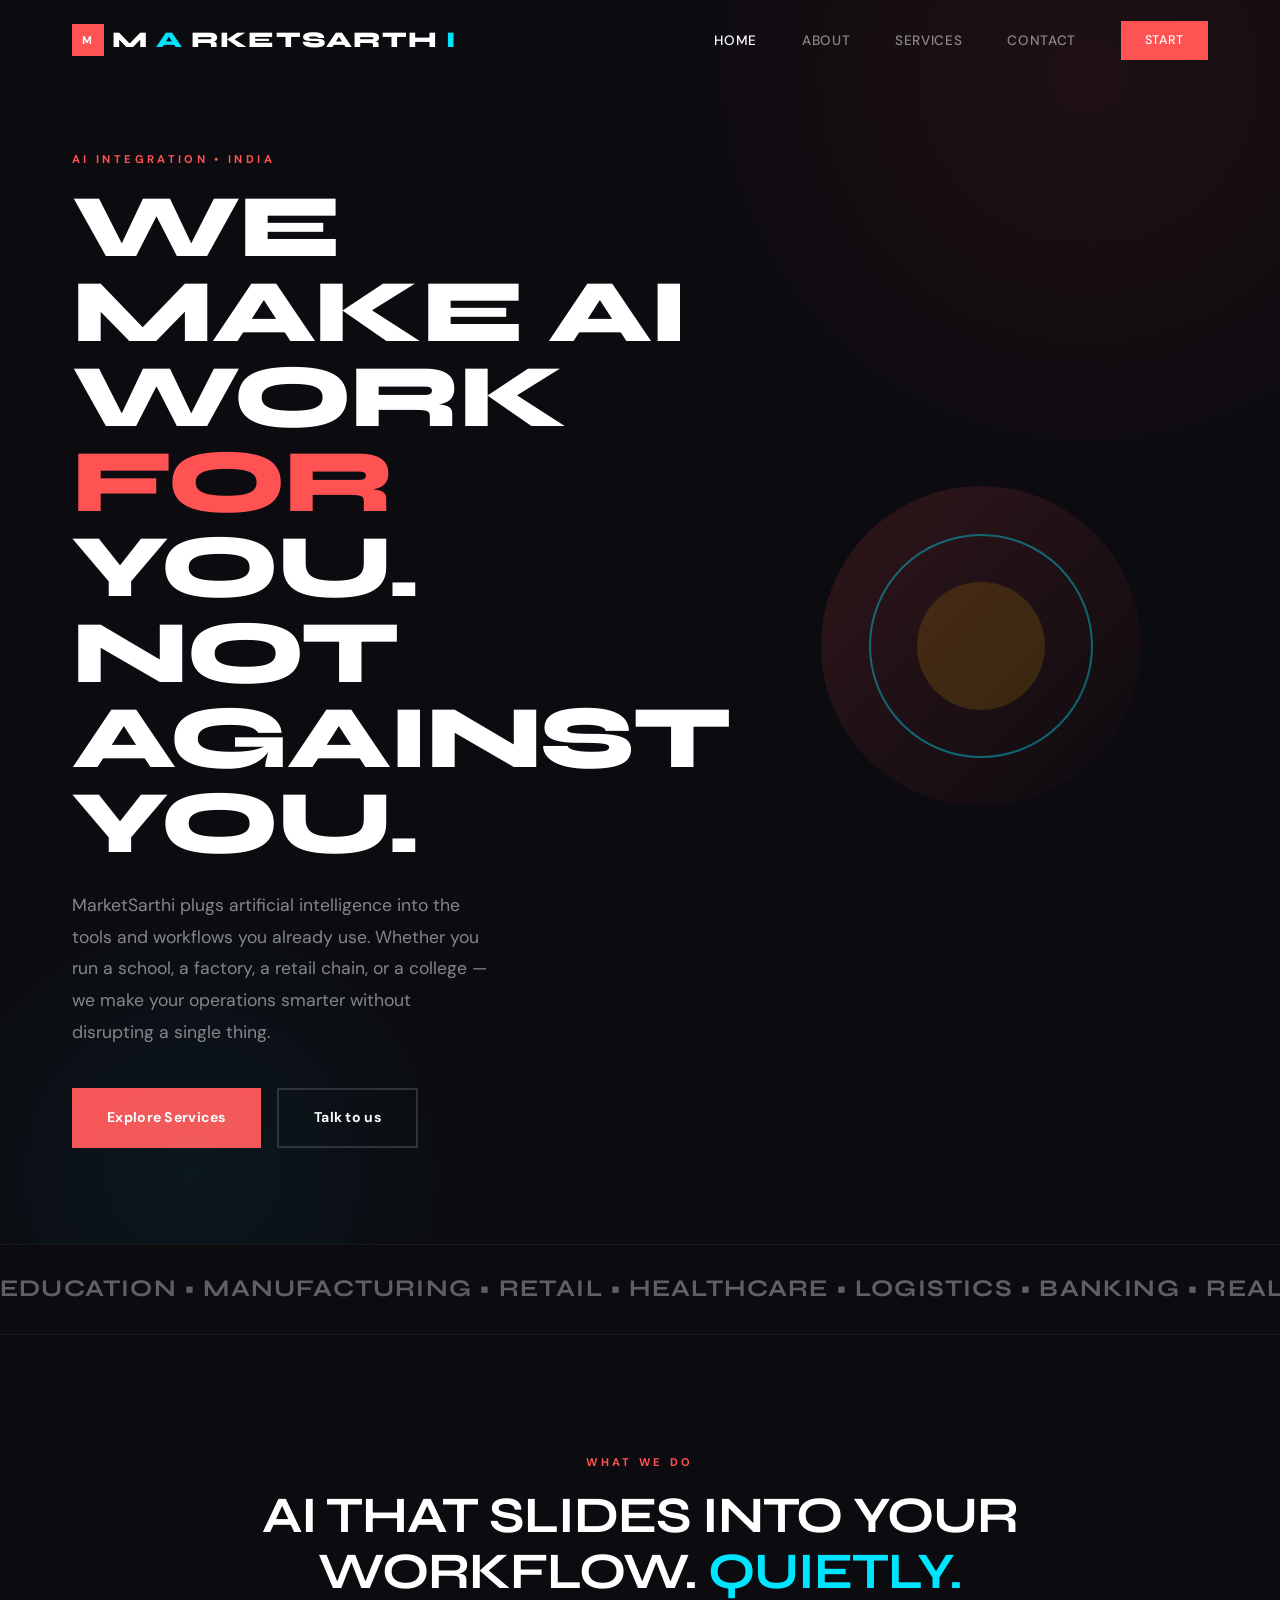
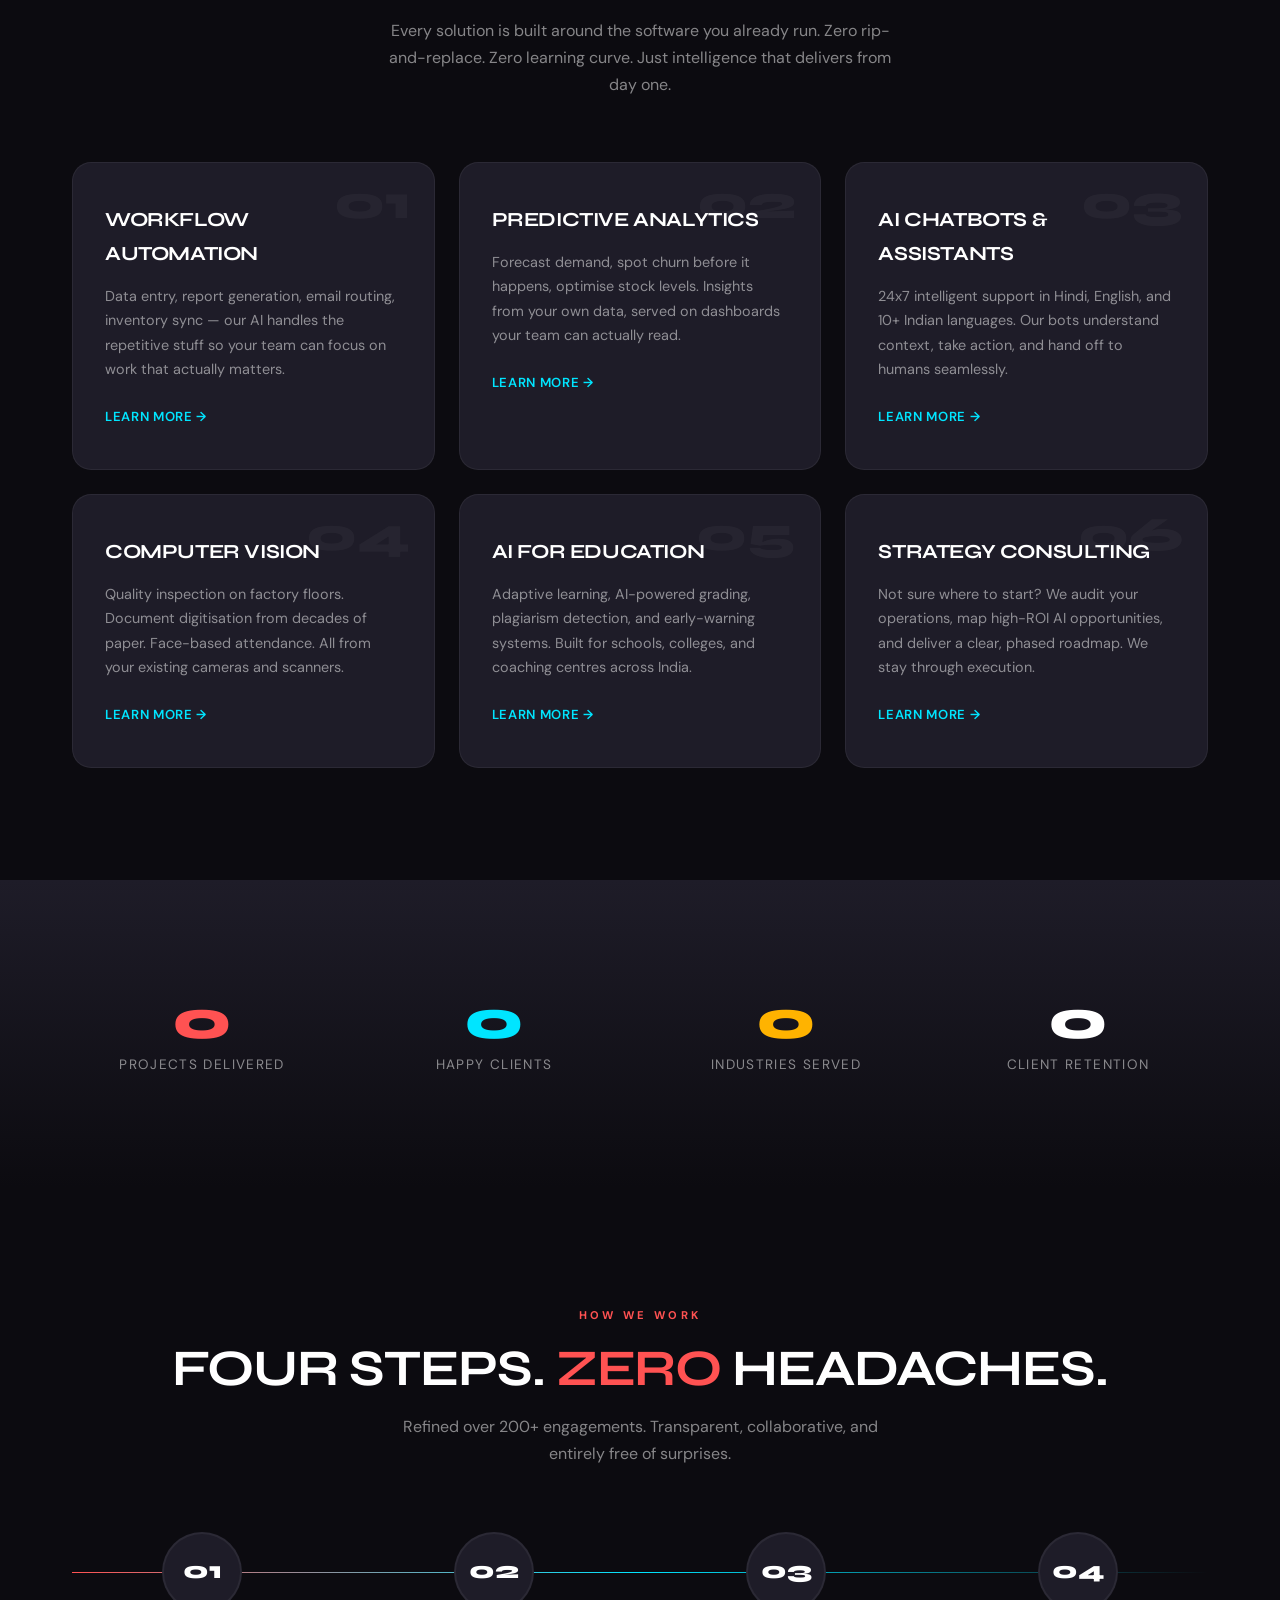
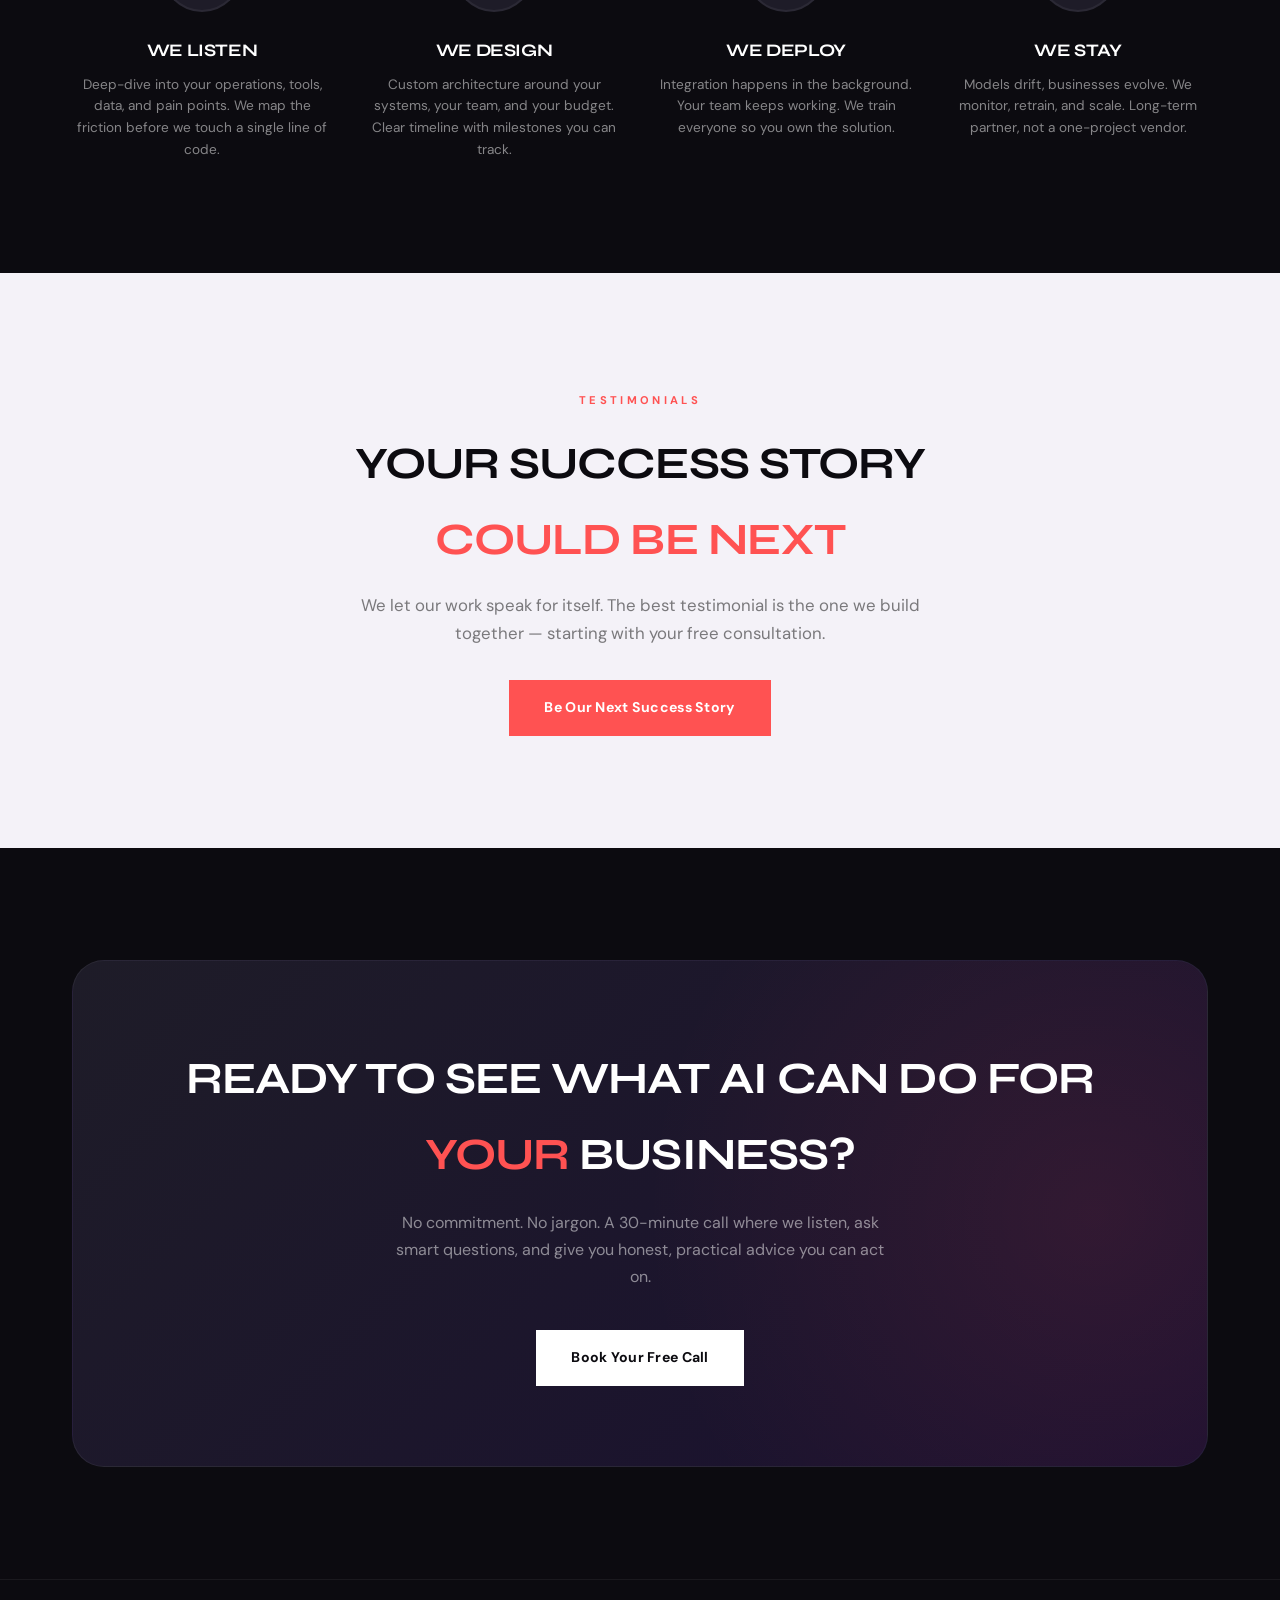
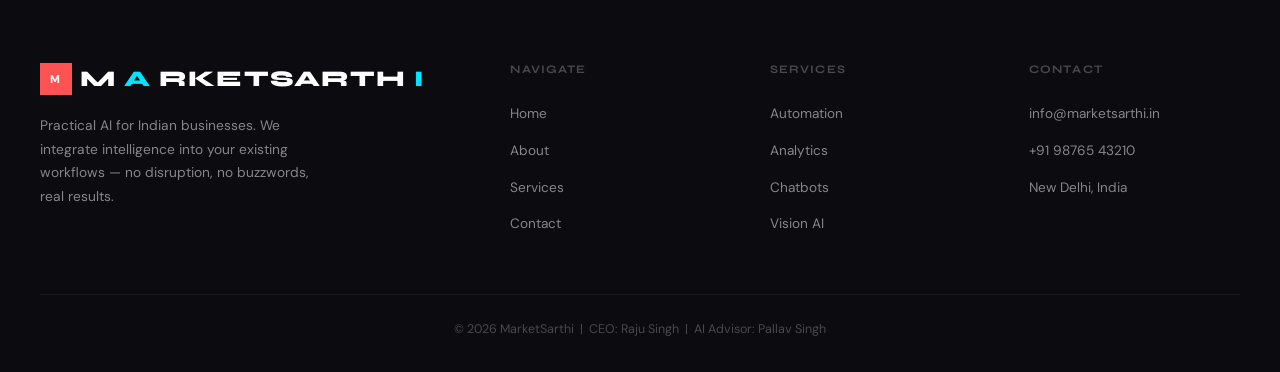
==== index.html @ 4ef70cd9 "MarketSarthi Trial Lanch" ====
<!doctype html>
<html lang="en-IN">
<head>
  <meta charset="utf-8">
  <meta name="viewport" content="width=device-width,initial-scale=1">
  <title>MarketSarthi — AI That Works For You</title>
  <meta name="description" content="MarketSarthi integrates artificial intelligence into your existing workflows. Schools, factories, retail chains, colleges — we make your operations smarter without disruption.">
  <meta name="keywords" content="AI integration India,AI for business,AI for schools,AI for SMEs,workflow automation,predictive analytics,AI chatbots,MarketSarthi">
  <meta name="robots" content="index,follow">
  <link rel="canonical" href="https://marketsarthi.in/">
  <meta property="og:title" content="MarketSarthi — AI That Works For You">
  <meta property="og:description" content="Practical AI solutions that plug into your existing workflows. Serving schools, SMEs, and enterprises across India.">
  <meta property="og:url" content="https://marketsarthi.in/">
  <meta property="og:type" content="website">
  <meta name="twitter:card" content="summary_large_image">
  <script type="application/ld+json">{"@context":"https://schema.org","@type":"Organization","name":"MarketSarthi","url":"https://marketsarthi.in","description":"AI integration for Indian businesses, schools, and SMEs.","founders":[{"@type":"Person","name":"Raju Singh","jobTitle":"CEO"},{"@type":"Person","name":"Pallav Singh","jobTitle":"AI Advisor"}],"contactPoint":{"@type":"ContactPoint","telephone":"+91-9876543210","contactType":"sales","areaServed":"IN"},"address":{"@type":"PostalAddress","addressLocality":"New Delhi","addressCountry":"IN"}}</script>
  <link rel="stylesheet" href="assets/css/style.css">
</head>
<body>

  <nav class="nav">
    <div class="nav-inner">
      <a href="index.html" class="nav-logo"><span class="mk">M</span>M<span style="color:var(--cyan)">A</span>RKETSARTH<span style="color:var(--cyan)">I</span></a>
      <div class="nav-links" id="navLinks">
        <a href="index.html">Home</a>
        <a href="about.html">About</a>
        <a href="services.html">Services</a>
        <a href="contact.html">Contact</a>
        <a href="contact.html" class="btn btn-fill" style="padding:.55rem 1.5rem;font-size:.78rem;color:#fff;">Start</a>
      </div>
      <div class="burger" id="burger"><span></span><span></span><span></span></div>
    </div>
  </nav>

  <main>
    <!-- HERO -->
    <section class="hero">
      <div class="container">
        <div class="hero-grid">
          <div>
            <span class="tag">AI INTEGRATION &bull; INDIA</span>
            <h1 class="hero-big">
              <span class="line"><span>We make AI</span></span>
              <span class="line"><span>work <span class="accent-c">for</span> you.</span></span>
              <span class="line"><span>Not against you.</span></span>
            </h1>
            <p class="hero-sub">MarketSarthi plugs artificial intelligence into the tools and workflows you already use. Whether you run a school, a factory, a retail chain, or a college — we make your operations smarter without disrupting a single thing.</p>
            <div class="hero-btns">
              <a href="services.html" class="btn btn-fill">Explore Services</a>
              <a href="contact.html" class="btn btn-outline">Talk to us</a>
            </div>
          </div>
          <div class="hero-visual" aria-hidden="true">
            <div class="hero-shapes">
              <div class="shape s1"></div>
              <div class="shape s2"></div>
              <div class="shape s3"></div>
            </div>
          </div>
        </div>
      </div>
    </section>

    <!-- MARQUEE -->
    <div class="marquee">
      <div class="marquee-in">
        Education &bull; Manufacturing &bull; Retail &bull; Healthcare &bull; Logistics &bull; Banking &bull; Real Estate &bull; Media &bull;
        Education &bull; Manufacturing &bull; Retail &bull; Healthcare &bull; Logistics &bull; Banking &bull; Real Estate &bull; Media
      </div>
    </div>

    <!-- SERVICES -->
    <section class="section">
      <div class="container">
        <header class="sec-hd ctr reveal">
          <span class="tag">What We Do</span>
          <h2>AI that slides into your workflow. <span class="accent-y">Quietly.</span></h2>
          <p>Every solution is built around the software you already run. Zero rip-and-replace. Zero learning curve. Just intelligence that delivers from day one.</p>
        </header>
        <div class="feat-grid">
          <article class="feat-card reveal d1">
            <div class="f-num">01</div>
            <h3>Workflow Automation</h3>
            <p>Data entry, report generation, email routing, inventory sync — our AI handles the repetitive stuff so your team can focus on work that actually matters.</p>
            <span class="f-link">Learn more &rarr;</span>
          </article>
          <article class="feat-card reveal d2">
            <div class="f-num">02</div>
            <h3>Predictive Analytics</h3>
            <p>Forecast demand, spot churn before it happens, optimise stock levels. Insights from your own data, served on dashboards your team can actually read.</p>
            <span class="f-link">Learn more &rarr;</span>
          </article>
          <article class="feat-card reveal d3">
            <div class="f-num">03</div>
            <h3>AI Chatbots &amp; Assistants</h3>
            <p>24x7 intelligent support in Hindi, English, and 10+ Indian languages. Our bots understand context, take action, and hand off to humans seamlessly.</p>
            <span class="f-link">Learn more &rarr;</span>
          </article>
          <article class="feat-card reveal">
            <div class="f-num">04</div>
            <h3>Computer Vision</h3>
            <p>Quality inspection on factory floors. Document digitisation from decades of paper. Face-based attendance. All from your existing cameras and scanners.</p>
            <span class="f-link">Learn more &rarr;</span>
          </article>
          <article class="feat-card reveal">
            <div class="f-num">05</div>
            <h3>AI for Education</h3>
            <p>Adaptive learning, AI-powered grading, plagiarism detection, and early-warning systems. Built for schools, colleges, and coaching centres across India.</p>
            <span class="f-link">Learn more &rarr;</span>
          </article>
          <article class="feat-card reveal">
            <div class="f-num">06</div>
            <h3>Strategy Consulting</h3>
            <p>Not sure where to start? We audit your operations, map high-ROI AI opportunities, and deliver a clear, phased roadmap. We stay through execution.</p>
            <span class="f-link">Learn more &rarr;</span>
          </article>
        </div>
      </div>
    </section>

    <!-- STATS -->
    <section class="section" style="background:linear-gradient(180deg,var(--ink-light),transparent);">
      <div class="container">
        <div class="stats-bar">
          <div class="reveal d1">
            <div class="sb-num accent-c" data-target="200" data-suffix="+">0</div>
            <div class="sb-lbl">Projects Delivered</div>
          </div>
          <div class="reveal d2">
            <div class="sb-num accent-y" data-target="50" data-suffix="+">0</div>
            <div class="sb-lbl">Happy Clients</div>
          </div>
          <div class="reveal d3">
            <div class="sb-num accent-g" data-target="15" data-suffix="+">0</div>
            <div class="sb-lbl">Industries Served</div>
          </div>
          <div class="reveal d4">
            <div class="sb-num" data-target="98" data-suffix="%" style="color:var(--white);">0</div>
            <div class="sb-lbl">Client Retention</div>
          </div>
        </div>
      </div>
    </section>

    <!-- PROCESS -->
    <section class="section">
      <div class="container">
        <header class="sec-hd ctr reveal">
          <span class="tag">How We Work</span>
          <h2>Four steps. <span class="accent-c">Zero</span> headaches.</h2>
          <p>Refined over 200+ engagements. Transparent, collaborative, and entirely free of surprises.</p>
        </header>
        <div class="proc-grid">
          <div class="proc-step reveal d1"><div class="ps-num">01</div><h3>We Listen</h3><p>Deep-dive into your operations, tools, data, and pain points. We map the friction before we touch a single line of code.</p></div>
          <div class="proc-step reveal d2"><div class="ps-num">02</div><h3>We Design</h3><p>Custom architecture around your systems, your team, and your budget. Clear timeline with milestones you can track.</p></div>
          <div class="proc-step reveal d3"><div class="ps-num">03</div><h3>We Deploy</h3><p>Integration happens in the background. Your team keeps working. We train everyone so you own the solution.</p></div>
          <div class="proc-step reveal d4"><div class="ps-num">04</div><h3>We Stay</h3><p>Models drift, businesses evolve. We monitor, retrain, and scale. Long-term partner, not a one-project vendor.</p></div>
        </div>
      </div>
    </section>

    <!-- YOUR STORY NEXT -->
    <section class="section section-light">
      <div class="container">
        <div class="reveal" style="text-align:center;max-width:600px;margin:0 auto;">
          <span class="tag" style="color:var(--coral);">Testimonials</span>
          <h2 style="font-size:clamp(2rem,3.5vw,2.8rem);margin-bottom:.8rem;">Your success story <span class="accent-c">could be next</span></h2>
          <p style="color:rgba(0,0,0,.5);font-size:1.05rem;line-height:1.7;margin-bottom:2rem;">We let our work speak for itself. The best testimonial is the one we build together — starting with your free consultation.</p>
          <a href="contact.html" class="btn btn-fill">Be Our Next Success Story</a>
        </div>
      </div>
    </section>

    <!-- CTA -->
    <section class="section">
      <div class="container">
        <div class="cta reveal">
          <h2>Ready to see what AI can do for <span class="accent-c">your</span> business?</h2>
          <p>No commitment. No jargon. A 30-minute call where we listen, ask smart questions, and give you honest, practical advice you can act on.</p>
          <a href="contact.html" class="btn btn-white">Book Your Free Call</a>
        </div>
      </div>
    </section>
  </main>

  <footer class="footer">
    <div class="footer-grid">
      <div><a href="index.html" class="nav-logo"><span class="mk">M</span>M<span style="color:var(--cyan)">A</span>RKETSARTH<span style="color:var(--cyan)">I</span></a><p class="footer-desc">Practical AI for Indian businesses. We integrate intelligence into your existing workflows — no disruption, no buzzwords, real results.</p></div>
      <div class="footer-col"><h4>Navigate</h4><ul><li><a href="index.html">Home</a></li><li><a href="about.html">About</a></li><li><a href="services.html">Services</a></li><li><a href="contact.html">Contact</a></li></ul></div>
      <div class="footer-col"><h4>Services</h4><ul><li><a href="services.html">Automation</a></li><li><a href="services.html">Analytics</a></li><li><a href="services.html">Chatbots</a></li><li><a href="services.html">Vision AI</a></li></ul></div>
      <div class="footer-col"><h4>Contact</h4><ul><li><a href="contact.html">info@marketsarthi.in</a></li><li><a href="contact.html">+91 98765 43210</a></li><li><a href="contact.html">New Delhi, India</a></li></ul></div>
    </div>
    <div class="footer-bar">&copy; 2026 MarketSarthi &nbsp;|&nbsp; CEO: Raju Singh &nbsp;|&nbsp; AI Advisor: Pallav Singh</div>
  </footer>

  <button class="btt" aria-label="Back to top">&uarr;</button>
  <script src="assets/js/main.js"></script>
</body>
</html>
---- assets/css/style.css ----
/* MarketSarthi v6 — Bold. Creative. Memorable. */

@import url('https://fonts.googleapis.com/css2?family=DM+Sans:opsz,wght@9..40,400;9..40,500;9..40,600;9..40,700;9..40,800&family=Syne:wght@500;600;700;800&display=swap');

:root {
  --display:'Syne','Segoe UI',system-ui,sans-serif;
  --sans:'DM Sans','Segoe UI',system-ui,sans-serif;
  --ink:#0c0b10;
  --ink-light:#1e1c28;
  --white:#fff;
  --coral:#ff5252;
  --coral-glow:rgba(255,82,82,.3);
  --cyan:#00e5ff;
  --cyan-glow:rgba(0,229,255,.3);
  --gold:#ffb300;
  --gold-glow:rgba(255,179,0,.25);
  --surface:#f4f2f8;
  --muted:rgba(255,255,255,.5);
  --muted2:rgba(255,255,255,.25);
  --border:rgba(255,255,255,.06);
  --ease:cubic-bezier(.22,1,.36,1);
}

*,*::before,*::after{margin:0;padding:0;box-sizing:border-box}
html{scroll-behavior:smooth;font-size:16px}
body{
  font-family:var(--sans);
  background:var(--ink);
  color:var(--white);
  line-height:1.7;
  overflow-x:hidden;
  -webkit-font-smoothing:antialiased;
}
a{text-decoration:none;color:inherit}
img{max-width:100%}
ul{list-style:none}

h1,h2,h3,h4{font-family:var(--display);font-weight:700;letter-spacing:-.02em;text-transform:uppercase;}
.container{max-width:1200px;margin:0 auto;padding:0 2rem}

/* ---------- Decorative ---------- */
.glow-dot{width:6px;height:6px;background:var(--cyan);border-radius:50%;display:inline-block;box-shadow:0 0 12px var(--cyan-glow)}
.accent-c{color:var(--coral)}
.accent-y{color:var(--cyan)}
.accent-g{color:var(--gold)}
.tag{font-size:.7rem;font-weight:700;text-transform:uppercase;letter-spacing:.3em;color:var(--coral);margin-bottom:1rem;display:inline-block}

/* Buttons */
.btn{display:inline-flex;align-items:center;gap:.5rem;padding:1rem 2.2rem;font-family:var(--sans);font-weight:700;font-size:.88rem;border:none;cursor:pointer;transition:all .4s var(--ease);letter-spacing:.02em}
.btn-fill{background:var(--coral);color:var(--white)}
.btn-fill:hover{background:#ff3838;transform:translateY(-3px);box-shadow:0 12px 40px var(--coral-glow)}
.btn-outline{background:transparent;color:var(--white);border:2px solid rgba(255,255,255,.15)}
.btn-outline:hover{border-color:var(--white);transform:translateY(-3px)}
.btn-white{background:var(--white);color:var(--ink)}
.btn-white:hover{transform:translateY(-3px);box-shadow:0 12px 40px rgba(0,0,0,.2)}

/* Nav */
.nav{position:fixed;top:0;left:0;right:0;z-index:1000;padding:1.3rem 0;transition:all .4s var(--ease)}
.nav.on{background:rgba(12,11,16,.9);backdrop-filter:blur(20px);-webkit-backdrop-filter:blur(20px);padding:.8rem 0;border-bottom:1px solid var(--border)}
.nav-inner{max-width:1200px;margin:0 auto;padding:0 2rem;display:flex;align-items:center;justify-content:space-between}
.nav-logo{font-family:var(--display);font-size:1.4rem;font-weight:800;letter-spacing:.05em;text-transform:uppercase;display:flex;align-items:center;gap:.5rem}
.nav-logo .mk{width:32px;height:32px;background:var(--coral);display:flex;align-items:center;justify-content:center;font-family:var(--sans);font-weight:800;font-size:.7rem;color:var(--white)}
.nav-links{display:flex;align-items:center;gap:2.8rem}
.nav-links a{font-size:.85rem;font-weight:500;color:var(--muted);transition:color .2s;text-transform:uppercase;letter-spacing:.05em}
.nav-links a.active,.nav-links a:hover{color:var(--white)}
.burger{display:none;flex-direction:column;gap:4px;cursor:pointer;padding:8px;z-index:1001}
.burger span{width:26px;height:2px;background:var(--white);border-radius:2px;transition:.3s}
.burger.on span:nth-child(1){transform:rotate(45deg) translate(5px,5px)}
.burger.on span:nth-child(2){opacity:0}
.burger.on span:nth-child(3){transform:rotate(-45deg) translate(5px,-5px)}

/* ---------- Hero ---------- */
.hero{padding:9rem 0 6rem;position:relative;overflow:hidden}
.hero::before{content:'';position:absolute;top:-30%;right:-20%;width:70vw;height:70vw;background:radial-gradient(circle,rgba(255,82,82,.08) 0%,transparent 70%);pointer-events:none}
.hero::after{content:'';position:absolute;bottom:-20%;left:-10%;width:50vw;height:50vw;background:radial-gradient(circle,rgba(0,229,255,.06) 0%,transparent 70%);pointer-events:none}
.hero-grid{display:grid;grid-template-columns:1.1fr .9fr;gap:4rem;align-items:center}
.hero-big{font-size:clamp(3.5rem,7vw,6rem);line-height:.95;margin-bottom:1.5rem;font-weight:800;text-transform:uppercase}
.hero-big .line{display:block;overflow:hidden}
.hero-big .line span{display:block;animation:slideUp .8s var(--ease) forwards}
.hero-big .line:nth-child(2) span{animation-delay:.15s}
.hero-big .line:nth-child(3) span{animation-delay:.3s}
@keyframes slideUp{from{transform:translateY(100%)}to{transform:translateY(0)}}
.hero-sub{font-size:1.1rem;color:var(--muted);max-width:420px;margin-bottom:2.5rem;line-height:1.8}
.hero-btns{display:flex;gap:1rem;flex-wrap:wrap}
.hero-visual{position:relative;display:flex;align-items:center;justify-content:center}
.hero-shapes{width:320px;height:320px;position:relative}
.hero-shapes .shape{position:absolute;border-radius:50%}
.hero-shapes .s1{width:100%;height:100%;background:linear-gradient(135deg,var(--coral),transparent);opacity:.15;animation:pulse 4s ease-in-out infinite}
.hero-shapes .s2{width:70%;height:70%;border:2px solid var(--cyan);opacity:.4;top:15%;left:15%;animation:spin 20s linear infinite}
.hero-shapes .s3{width:40%;height:40%;background:var(--gold);opacity:.15;top:30%;left:30%;animation:pulse 4s ease-in-out 1s infinite}
@keyframes pulse{0%,100%{transform:scale(1)}50%{transform:scale(1.08)}}
@keyframes spin{from{transform:rotate(0deg)}to{transform:rotate(360deg)}}

/* ---------- Sections ---------- */
.section{padding:7rem 0;position:relative}
.section-light{background:var(--surface);color:var(--ink)}
.section-light .muted{color:rgba(0,0,0,.5)}
.sec-hd{margin-bottom:4rem}
.sec-hd h2{font-size:clamp(2.2rem,4vw,3.5rem);line-height:1.1;margin-bottom:1rem}
.sec-hd p{color:var(--muted);font-size:1rem;line-height:1.7;max-width:520px}
.section-light .sec-hd p{color:rgba(0,0,0,.5)}
.sec-hd.ctr{text-align:center;margin-left:auto;margin-right:auto}
.sec-hd.ctr p{margin-left:auto;margin-right:auto}

/* Reveal */
.reveal{opacity:0;transform:translateY(25px);transition:opacity .8s var(--ease),transform .8s var(--ease)}
.reveal.on{opacity:1;transform:translateY(0)}
.d1{transition-delay:.1s}.d2{transition-delay:.2s}.d3{transition-delay:.3s}.d4{transition-delay:.4s}

/* ---------- Marquee ---------- */
.marquee{border-top:1px solid var(--border);border-bottom:1px solid var(--border);overflow:hidden;padding:1.5rem 0;white-space:nowrap}
.marquee-in{display:inline-flex;gap:4rem;animation:scroll 40s linear infinite;font-family:var(--display);font-size:1.5rem;font-weight:700;text-transform:uppercase;letter-spacing:.05em;color:rgba(255,255,255,.35)}
.section-light .marquee-in{color:rgba(0,0,0,.05)}
@keyframes scroll{0%{transform:translateX(0)}100%{transform:translateX(-50%)}}

/* ---------- Service Feature Cards (horizontal scroll feel) ---------- */
.feat-grid{display:grid;grid-template-columns:repeat(3,1fr);gap:1.5rem}
.feat-card{background:var(--ink-light);border:1px solid var(--border);border-radius:1.2rem;padding:2.5rem 2rem;transition:all .4s var(--ease);position:relative;overflow:hidden;cursor:pointer}
.feat-card::after{content:'';position:absolute;top:0;left:0;right:0;height:3px;background:linear-gradient(90deg,var(--coral),var(--cyan));transform:scaleX(0);transform-origin:left;transition:transform .5s var(--ease)}
.feat-card:hover::after{transform:scaleX(1)}
.feat-card:hover{transform:translateY(-8px);border-color:rgba(255,255,255,.15);box-shadow:0 20px 60px rgba(0,0,0,.3)}
.feat-card .f-num{font-family:var(--display);font-size:3rem;font-weight:800;color:rgba(255,255,255,.04);position:absolute;top:1rem;right:1.5rem;line-height:1}
.feat-card h3{font-size:1.25rem;margin-bottom:.8rem}
.feat-card p{color:var(--muted);font-size:.9rem;line-height:1.7}
.feat-card .f-link{margin-top:1.5rem;display:inline-flex;align-items:center;gap:.4rem;font-weight:600;font-size:.82rem;color:var(--cyan);text-transform:uppercase;letter-spacing:.05em}
.feat-card:hover .f-link{gap:.8rem}
.section-light .feat-card{background:var(--white);border-color:rgba(0,0,0,.06)}
.section-light .feat-card p{color:rgba(0,0,0,.5)}

/* ---------- Stats ---------- */
.stats-bar{display:grid;grid-template-columns:repeat(4,1fr);gap:2rem;text-align:center}
.stats-bar .sb-num{font-family:var(--display);font-size:3.5rem;font-weight:800;line-height:1;margin-bottom:.3rem}
.stats-bar .sb-lbl{font-size:.85rem;color:var(--muted);text-transform:uppercase;letter-spacing:.1em}

/* ---------- Process ---------- */
.proc-grid{display:grid;grid-template-columns:repeat(4,1fr);gap:2rem;position:relative}
.proc-grid::before{content:'';position:absolute;top:2.5rem;left:0;right:0;height:1px;background:linear-gradient(90deg,var(--coral),var(--cyan),transparent);z-index:0}
.proc-step{text-align:center;position:relative;z-index:1}
.proc-step .ps-num{width:5rem;height:5rem;background:var(--ink-light);border:2px solid var(--border);border-radius:50%;display:flex;align-items:center;justify-content:center;margin:0 auto 1.5rem;font-family:var(--display);font-size:1.5rem;font-weight:800;transition:all .4s var(--ease)}
.proc-step:hover .ps-num{background:var(--coral);border-color:var(--coral);box-shadow:0 0 0 16px rgba(255,82,82,.1);transform:scale(1.1)}
.proc-step h3{font-size:1.1rem;margin-bottom:.5rem}
.proc-step p{color:var(--muted);font-size:.85rem;line-height:1.6}

/* ---------- Testimonials ---------- */
.tst-grid{display:grid;grid-template-columns:repeat(3,1fr);gap:1.5rem}
.tst-card{background:var(--ink-light);border:1px solid var(--border);border-radius:1rem;padding:2rem;transition:all .3s var(--ease)}
.tst-card:hover{border-color:rgba(0,229,255,.2);transform:translateY(-4px)}
.section-light .tst-card{background:var(--white);border-color:rgba(0,0,0,.06)}
.tst-stars{color:var(--gold);letter-spacing:3px;margin-bottom:1rem;font-size:.85rem}
.tst-card blockquote{color:var(--muted);font-size:.9rem;line-height:1.7;font-style:italic;margin-bottom:1.5rem;padding:0}
.section-light .tst-card blockquote{color:rgba(0,0,0,.5)}
.tst-author{display:flex;align-items:center;gap:.7rem;padding-top:1rem;border-top:1px solid var(--border)}
.section-light .tst-author{border-color:rgba(0,0,0,.06)}
.tst-av{width:38px;height:38px;background:var(--coral);border-radius:50%;display:flex;align-items:center;justify-content:center;font-weight:700;font-size:.8rem;color:var(--white)}
.tst-author h4{font-size:.85rem;font-weight:600;text-transform:none;font-family:var(--sans)}
.tst-author span{font-size:.73rem;color:var(--muted)}

/* ---------- CTA ---------- */
.cta{background:linear-gradient(135deg,var(--ink-light),#1a1030);border:1px solid var(--border);border-radius:2rem;padding:5rem 4rem;text-align:center;position:relative;overflow:hidden}
.cta::before{content:'';position:absolute;top:-40%;right:-30%;width:80%;height:180%;background:radial-gradient(ellipse,rgba(255,82,82,.1) 0%,transparent 70%);pointer-events:none}
.cta h2{font-size:2.8rem;margin-bottom:1rem;position:relative}
.cta p{color:var(--muted);max-width:500px;margin:0 auto 2.5rem;position:relative;font-size:1rem}
.cta .btn{position:relative}

/* ---------- About Page ---------- */
.story-2col{display:grid;grid-template-columns:1fr 1fr;gap:5rem;align-items:center}
.story-text h2{font-size:2.2rem;margin-bottom:1.2rem}
.story-text p{color:var(--muted);line-height:1.85;margin-bottom:1.2rem;font-size:.95rem}
.story-stat{background:var(--ink-light);border:1px solid var(--border);border-radius:1.5rem;padding:3rem 2rem;text-align:center}
.story-stat .big-num{font-family:var(--display);font-size:6rem;font-weight:800;background:linear-gradient(135deg,var(--coral),var(--cyan));-webkit-background-clip:text;-webkit-text-fill-color:transparent;background-clip:text;line-height:1}
.story-stat .big-sub{color:var(--muted);font-size:.95rem;margin-top:.5rem}

/* Team */
.team-2{display:grid;grid-template-columns:repeat(2,1fr);gap:2rem;max-width:780px;margin:0 auto}
.tm-card{background:var(--ink-light);border:1px solid var(--border);border-radius:1.5rem;padding:3rem 2.5rem;text-align:center;transition:all .4s var(--ease);position:relative;overflow:hidden}
.tm-card::before{content:'';position:absolute;inset:-1px;border-radius:1.5rem;background:linear-gradient(135deg,var(--coral),var(--cyan));opacity:0;transition:opacity .4s var(--ease);z-index:-1}
.tm-card:hover::before{opacity:.15}
.tm-card:hover{transform:translateY(-8px)}
.tm-badge{display:inline-block;padding:.25rem 1rem;background:rgba(255,82,82,.1);color:var(--coral);font-size:.7rem;font-weight:700;text-transform:uppercase;letter-spacing:.1em;margin-bottom:1.5rem}
.tm-photo{width:100px;height:100px;border-radius:50%;background:linear-gradient(135deg,var(--coral),var(--cyan));margin:0 auto 1.5rem;display:flex;align-items:center;justify-content:center;font-family:var(--display);font-size:2rem;font-weight:800;color:var(--white);position:relative}
.tm-photo::after{content:'';position:absolute;inset:-3px;border-radius:50%;border:2px solid transparent;background:linear-gradient(135deg,var(--coral),var(--cyan)) border-box;-webkit-mask:linear-gradient(#fff 0 0) padding-box,linear-gradient(#fff 0 0);-webkit-mask-composite:exclude;mask-composite:exclude}
.tm-card h3{font-size:1.3rem;margin-bottom:.2rem}
.tm-role{color:var(--muted);font-size:.8rem;text-transform:uppercase;letter-spacing:.1em;margin-bottom:1.2rem}
.tm-bio{color:var(--muted);font-size:.87rem;line-height:1.7}

/* Values */
.val-grid{display:grid;grid-template-columns:repeat(3,1fr);gap:1.2rem}
.val-card{background:var(--ink-light);border:1px solid var(--border);border-radius:1rem;padding:2rem 1.5rem;text-align:center;transition:all .3s var(--ease)}
.val-card:hover{background:var(--coral);border-color:var(--coral);transform:translateY(-6px)}
.val-card:hover *{color:var(--white)!important}
.val-card .v-num{font-family:var(--display);font-size:2rem;font-weight:800;color:var(--coral);margin-bottom:.8rem}
.val-card:hover .v-num{color:var(--white)!important}
.val-card h4{font-size:1rem;margin-bottom:.5rem}
.val-card p{color:var(--muted);font-size:.84rem;line-height:1.6}

/* ---------- Services Page ---------- */
.svc-row{display:grid;grid-template-columns:1fr 1fr;gap:4rem;align-items:center;padding:3rem 0;border-bottom:1px solid var(--border)}
.svc-row:last-child{border:none}
.svc-row.rev .svc-visual{order:-1}
.svc-visual{aspect-ratio:1/1;border-radius:1.5rem;display:flex;align-items:center;justify-content:center;position:relative;overflow:hidden}
.svc-visual .svc-overlay{position:absolute;inset:0}
.svc-visual .svc-label{font-family:var(--display);font-size:3.5rem;font-weight:800;position:relative;z-index:1;text-transform:uppercase}
.svc-visual.type-a{background:linear-gradient(135deg,rgba(255,82,82,.15),rgba(255,82,82,.03));border:1px solid rgba(255,82,82,.15)}
.svc-visual.type-a .svc-label{color:var(--coral)}
.svc-visual.type-b{background:linear-gradient(135deg,rgba(0,229,255,.12),rgba(0,229,255,.02));border:1px solid rgba(0,229,255,.12)}
.svc-visual.type-b .svc-label{color:var(--cyan)}
.svc-visual.type-c{background:linear-gradient(135deg,rgba(255,179,0,.12),rgba(255,179,0,.02));border:1px solid rgba(255,179,0,.12)}
.svc-visual.type-c .svc-label{color:var(--gold)}
.svc-content h3{font-size:1.8rem;margin-bottom:.8rem}
.svc-content p{color:var(--muted);font-size:.93rem;line-height:1.75;margin-bottom:1rem}
.svc-result{color:var(--cyan);font-weight:600;font-size:.85rem;display:block;margin-top:.8rem}
.svc-chips{display:flex;flex-wrap:wrap;gap:.4rem;margin-top:.8rem}
.svc-chips span{padding:.3rem .8rem;background:var(--ink-light);border:1px solid var(--border);font-size:.72rem;font-weight:500;color:var(--muted)}

/* Industries */
.ind-grid{display:grid;grid-template-columns:repeat(4,1fr);gap:1rem}
.ind-card{background:var(--ink-light);border:1px solid var(--border);border-radius:1rem;padding:1.5rem 1rem;text-align:center;transition:all .3s var(--ease)}
.ind-card:hover{border-color:var(--coral);transform:translateY(-4px)}
.ind-card h4{font-size:.95rem;margin-bottom:.2rem}
.ind-card .ind-sub{font-size:.75rem;color:var(--muted)}

/* ---------- Contact ---------- */
.contact-2col{display:grid;grid-template-columns:1fr 1.2fr;gap:4rem;align-items:start}
.c-info h2{font-size:2.2rem;margin-bottom:.5rem}
.c-lead{color:var(--muted);margin-bottom:2.5rem}
.c-item{display:flex;gap:1rem;margin-bottom:1.5rem;align-items:flex-start}
.c-item .c-icon{width:44px;height:44px;background:var(--ink-light);border:1px solid var(--border);border-radius:.6rem;display:flex;align-items:center;justify-content:center;flex-shrink:0;color:var(--cyan)}
.c-item h4{font-size:.93rem;margin-bottom:.05rem;text-transform:none;font-family:var(--sans);font-weight:600}
.c-item span{display:block;font-size:.82rem;color:var(--muted)}

.c-form{background:var(--ink-light);border:1px solid var(--border);border-radius:1.2rem;padding:2.5rem}
.field{margin-bottom:1.2rem}
.field label{display:block;font-size:.75rem;font-weight:700;text-transform:uppercase;letter-spacing:.08em;color:var(--muted);margin-bottom:.4rem}
.field input,.field textarea,.field select{width:100%;padding:.85rem 1rem;background:rgba(255,255,255,.03);border:1px solid var(--border);color:var(--white);font-family:var(--sans);font-size:.9rem;outline:none;transition:border-color .2s}
.field input:focus,.field textarea:focus,.field select:focus{border-color:var(--coral)}
.field textarea{min-height:110px;resize:vertical}
.field select{cursor:pointer;color:var(--white)}
.field select option{background:var(--ink);color:var(--white)}
.submit-btn{width:100%;padding:.9rem;background:var(--coral);color:var(--white);border:none;font-family:var(--sans);font-weight:700;font-size:.9rem;cursor:pointer;transition:all .3s;letter-spacing:.02em}
.submit-btn:hover{background:#ff3838;box-shadow:0 8px 30px var(--coral-glow)}

/* FAQ */
.faq-wrap{max-width:680px;margin:0 auto}
.faq-i{border-bottom:1px solid var(--border);cursor:pointer}
.faq-q{padding:1.2rem 0;display:flex;justify-content:space-between;align-items:center;font-weight:600;font-size:.93rem}
.faq-q .plus{font-size:1.3rem;color:var(--coral);transition:transform .35s;flex-shrink:0;margin-left:1rem}
.faq-i.open .plus{transform:rotate(45deg)}
.faq-a{max-height:0;overflow:hidden;transition:max-height .4s ease,padding .4s ease}
.faq-i.open .faq-a{max-height:300px;padding-bottom:1rem}
.faq-a p{color:var(--muted);font-size:.87rem;line-height:1.7}

/* Footer */
.footer{padding:5rem 0 2rem;border-top:1px solid var(--border)}
.footer-grid{display:grid;grid-template-columns:2fr 1fr 1fr 1fr;gap:3rem;max-width:1200px;margin:0 auto 3rem}
.footer-desc{color:var(--muted);font-size:.86rem;margin-top:1rem;line-height:1.7;max-width:280px}
.footer-col h4{font-size:.72rem;font-weight:700;text-transform:uppercase;letter-spacing:.1em;margin-bottom:1.2rem;color:var(--muted2)}
.footer-col ul li{margin-bottom:.6rem}
.footer-col ul li a{font-size:.85rem;color:var(--muted);transition:color .2s}
.footer-col ul li a:hover{color:var(--white)}
.footer-bar{max-width:1200px;margin:0 auto;padding-top:1.5rem;border-top:1px solid var(--border);text-align:center;font-size:.78rem;color:var(--muted2)}

/* Page Hero */
.pg-hero{padding:9rem 0 4rem;text-align:center}
.pg-hero h1{font-size:clamp(2.8rem,5vw,4rem);margin-bottom:.5rem}
.pg-hero p{color:var(--muted);font-size:1rem}

/* BTT */
.btt{position:fixed;bottom:2rem;right:2rem;width:44px;height:44px;background:var(--coral);border:none;color:var(--white);cursor:pointer;z-index:999;font-size:1.2rem;display:flex;align-items:center;justify-content:center;opacity:0;visibility:hidden;transform:translateY(20px);transition:all .35s var(--ease)}
.btt.on{opacity:1;visibility:visible;transform:translateY(0)}
.btt:hover{background:#ff3838;transform:translateY(-4px)}

/* Responsive */
@media(max-width:1024px){
  .hero-grid{grid-template-columns:1fr}
  .hero-visual{display:none}
  .feat-grid{grid-template-columns:repeat(2,1fr)}
  .svc-row{grid-template-columns:1fr;gap:2rem}
  .svc-row.rev .svc-visual{order:0}
  .svc-visual{aspect-ratio:16/9}
  .tst-grid{grid-template-columns:1fr}
  .stats-bar{grid-template-columns:repeat(2,1fr)}
  .team-2{grid-template-columns:1fr}
  .contact-2col{grid-template-columns:1fr}
  .val-grid{grid-template-columns:1fr}
  .ind-grid{grid-template-columns:repeat(2,1fr)}
  .footer-grid{grid-template-columns:1fr 1fr}
  .story-2col{grid-template-columns:1fr}
  .proc-grid{grid-template-columns:repeat(2,1fr)}
  .proc-grid::before{display:none}
}
@media(max-width:768px){
  .nav-links{display:none}
  .nav-links.open{display:flex;flex-direction:column;position:fixed;inset:0;background:rgba(12,11,16,.98);backdrop-filter:blur(20px);justify-content:center;align-items:center;gap:2.5rem;z-index:1000}
  .nav-links.open a{font-size:1.2rem}
  .burger{display:flex}
  .feat-grid{grid-template-columns:1fr}
  .proc-grid{grid-template-columns:1fr}
  .cta{padding:3rem 1.5rem;border-radius:1.2rem}
  .cta h2{font-size:1.8rem}
  .footer-grid{grid-template-columns:1fr}
  .stats-bar{grid-template-columns:1fr 1fr}
}
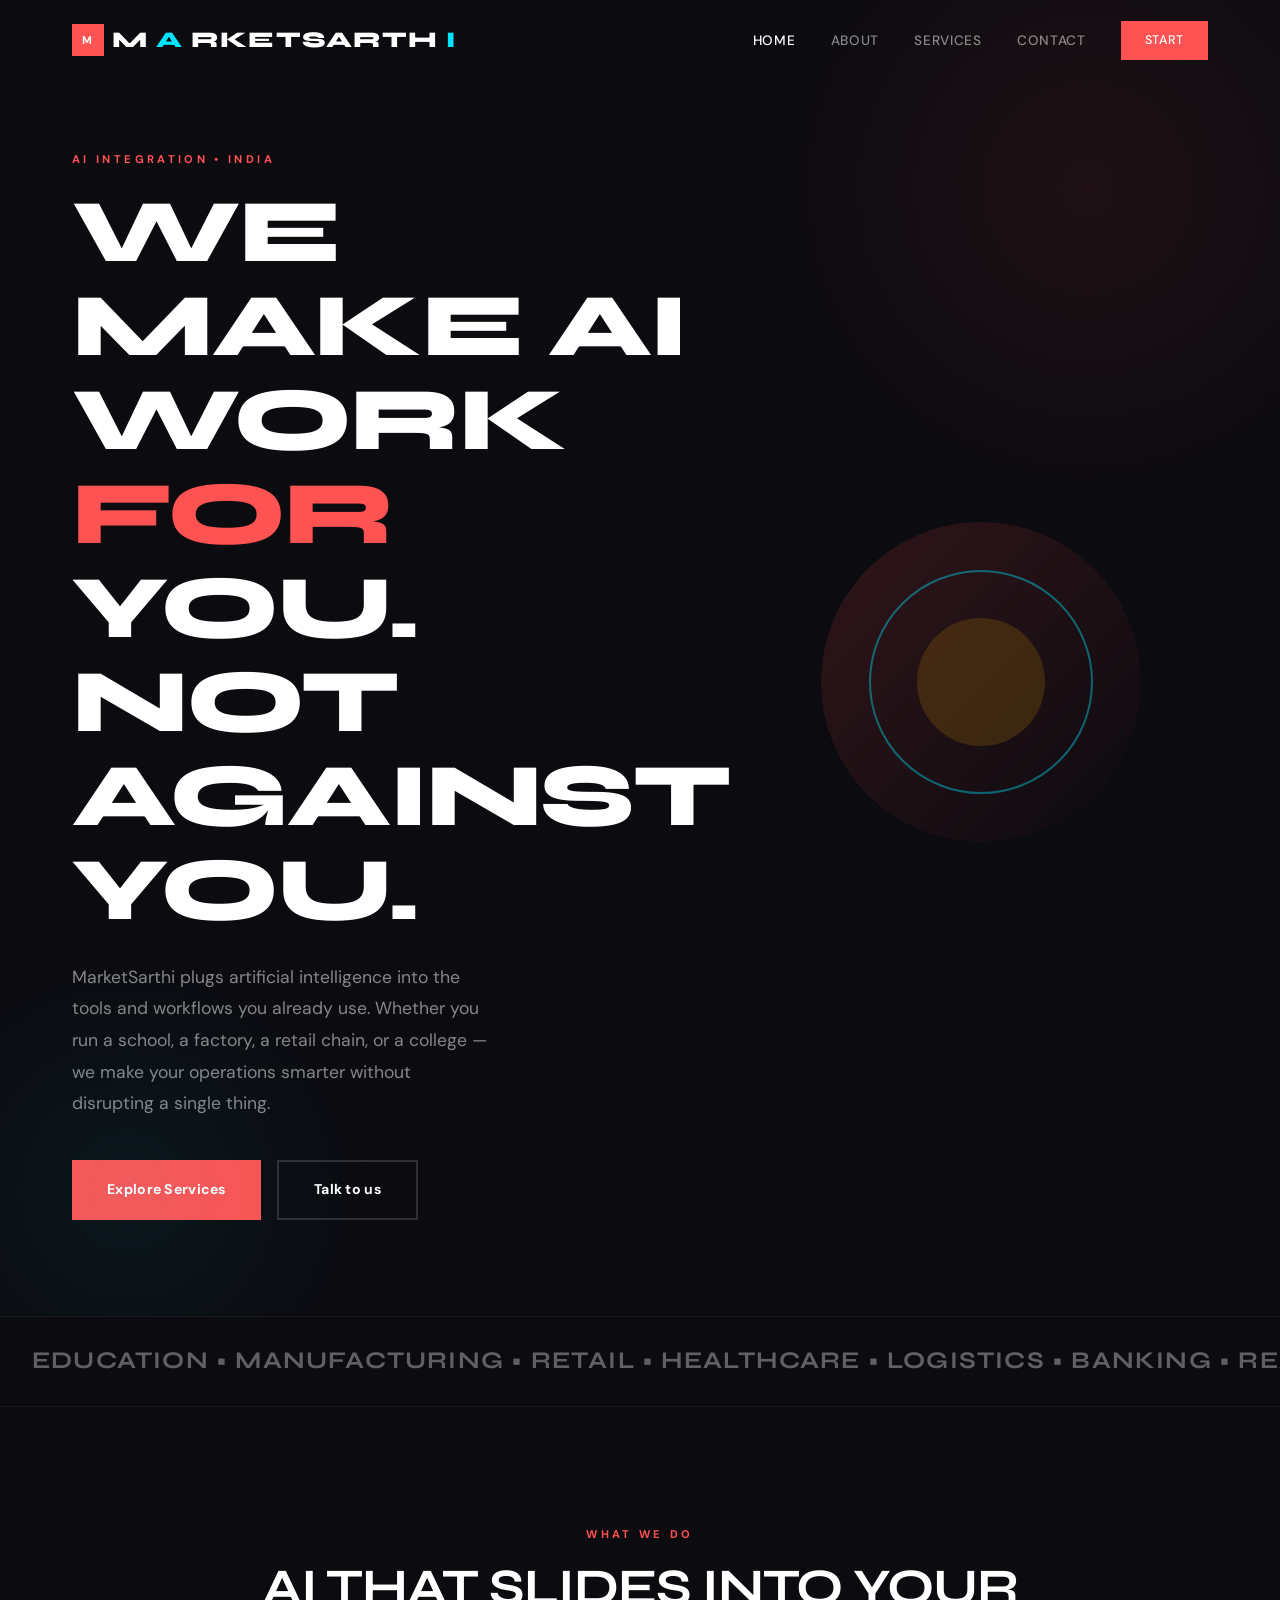
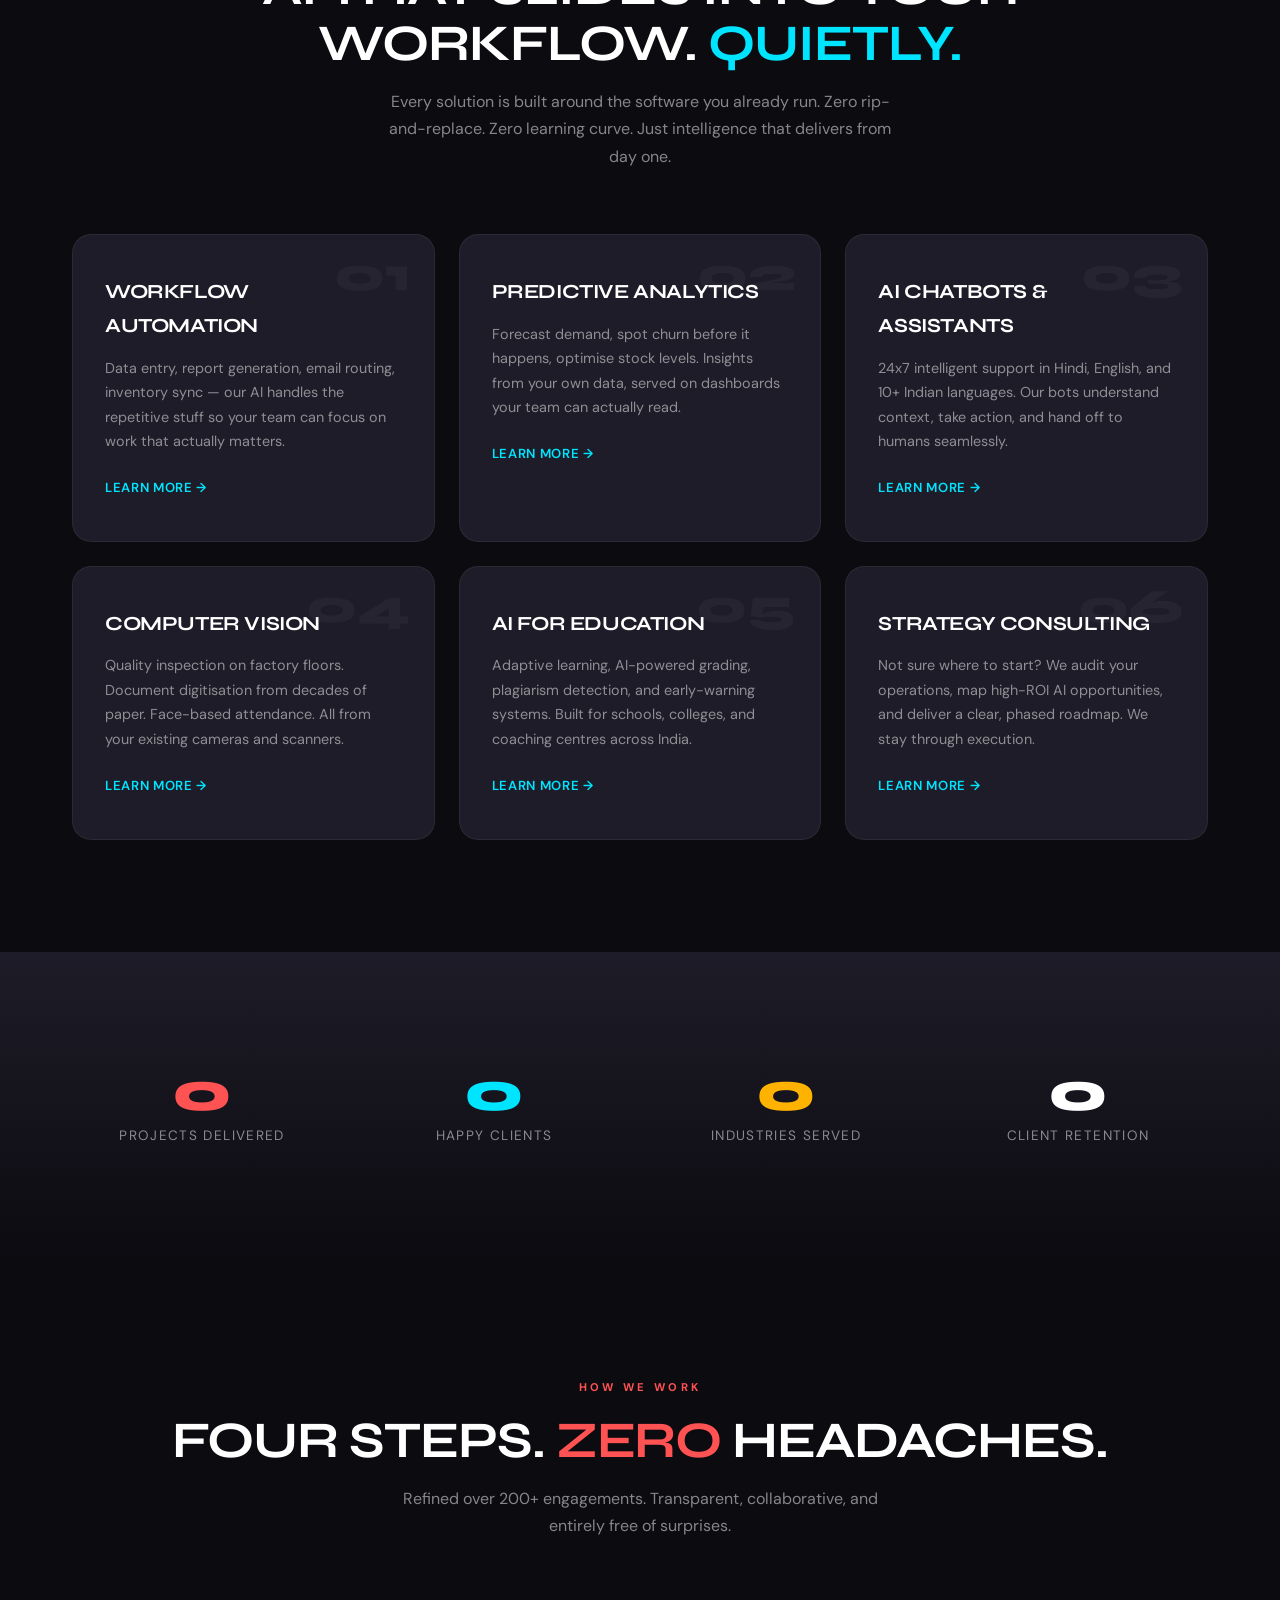
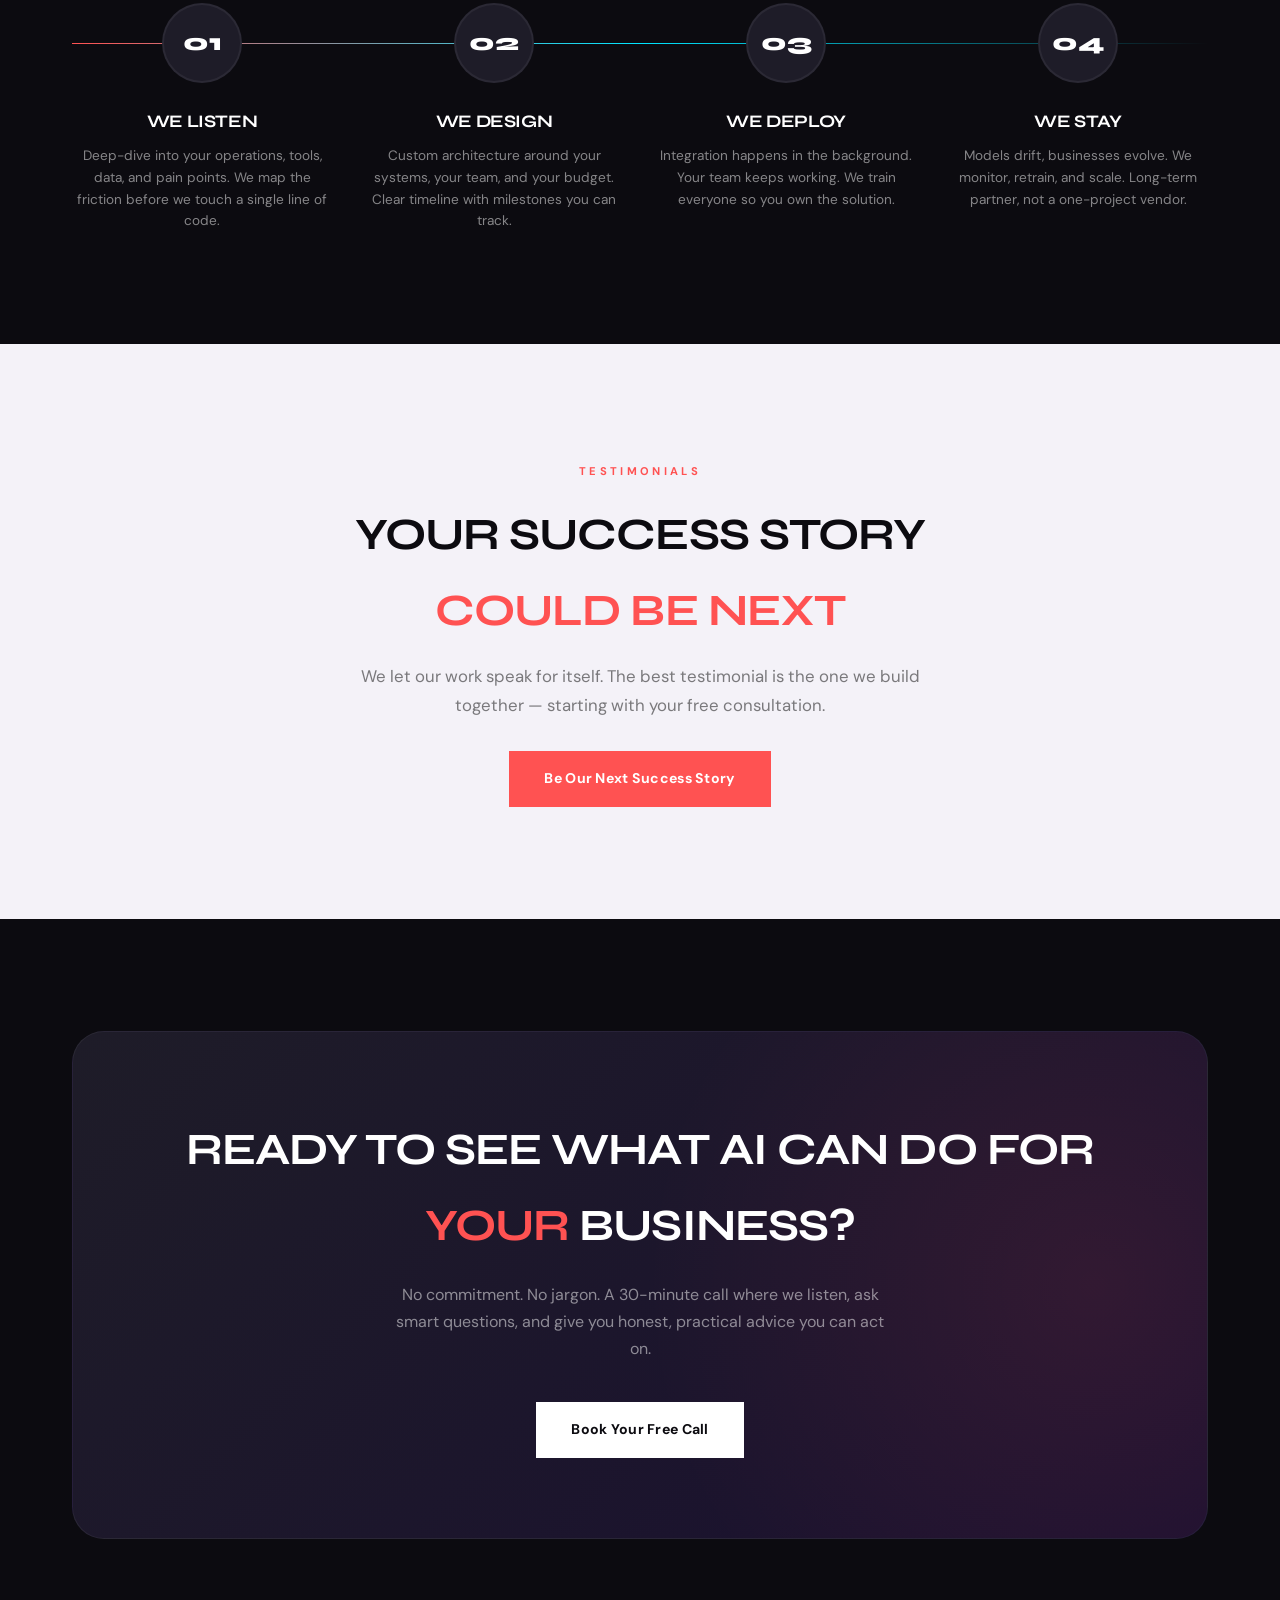
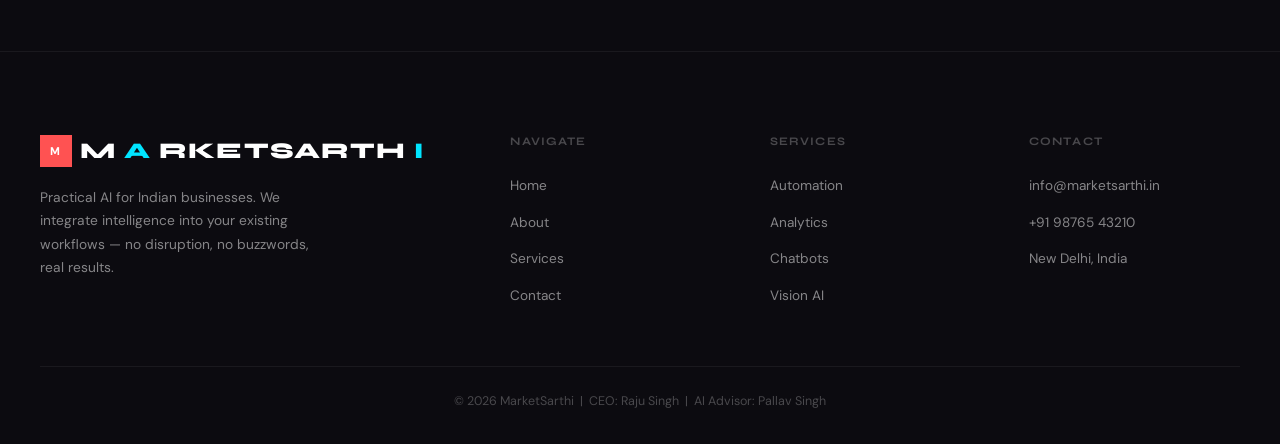
==== commit de453b10: "CSS Responsive Changes" ====
--- a/index.html
+++ b/index.html
@@ -64,8 +64,8 @@
     <!-- MARQUEE -->
     <div class="marquee">
       <div class="marquee-in">
-        Education &bull; Manufacturing &bull; Retail &bull; Healthcare &bull; Logistics &bull; Banking &bull; Real Estate &bull; Media &bull;
-        Education &bull; Manufacturing &bull; Retail &bull; Healthcare &bull; Logistics &bull; Banking &bull; Real Estate &bull; Media
+        <span>Education &bull; Manufacturing &bull; Retail &bull; Healthcare &bull; Logistics &bull; Banking &bull; Real Estate &bull; Media</span>
+        <span>Education &bull; Manufacturing &bull; Retail &bull; Healthcare &bull; Logistics &bull; Banking &bull; Real Estate &bull; Media</span>
       </div>
     </div>
 
--- a/assets/css/style.css
+++ b/assets/css/style.css
@@ -22,13 +22,15 @@
 }
 
 *,*::before,*::after{margin:0;padding:0;box-sizing:border-box}
-html{scroll-behavior:smooth;font-size:16px}
+html{scroll-behavior:smooth;font-size:16px;overflow-x:hidden;width:100%}
 body{
   font-family:var(--sans);
   background:var(--ink);
   color:var(--white);
   line-height:1.7;
   overflow-x:hidden;
+  width:100%;
+  max-width:100vw;
   -webkit-font-smoothing:antialiased;
 }
 a{text-decoration:none;color:inherit}
@@ -46,7 +48,7 @@
 .tag{font-size:.7rem;font-weight:700;text-transform:uppercase;letter-spacing:.3em;color:var(--coral);margin-bottom:1rem;display:inline-block}
 
 /* Buttons */
-.btn{display:inline-flex;align-items:center;gap:.5rem;padding:1rem 2.2rem;font-family:var(--sans);font-weight:700;font-size:.88rem;border:none;cursor:pointer;transition:all .4s var(--ease);letter-spacing:.02em}
+.btn{display:inline-flex;align-items:center;gap:.5rem;padding:1rem 2.2rem;font-family:var(--sans);font-weight:700;font-size:.88rem;border:none;cursor:pointer;transition:transform .4s var(--ease),box-shadow .4s var(--ease),background .4s var(--ease),border-color .4s var(--ease);letter-spacing:.02em}
 .btn-fill{background:var(--coral);color:var(--white)}
 .btn-fill:hover{background:#ff3838;transform:translateY(-3px);box-shadow:0 12px 40px var(--coral-glow)}
 .btn-outline{background:transparent;color:var(--white);border:2px solid rgba(255,255,255,.15)}
@@ -55,12 +57,12 @@
 .btn-white:hover{transform:translateY(-3px);box-shadow:0 12px 40px rgba(0,0,0,.2)}
 
 /* Nav */
-.nav{position:fixed;top:0;left:0;right:0;z-index:1000;padding:1.3rem 0;transition:all .4s var(--ease)}
-.nav.on{background:rgba(12,11,16,.9);backdrop-filter:blur(20px);-webkit-backdrop-filter:blur(20px);padding:.8rem 0;border-bottom:1px solid var(--border)}
+.nav{position:fixed;top:0;left:0;right:0;z-index:1000;padding:1.3rem 0;transition:padding .4s var(--ease),background .4s var(--ease);will-change:padding,background}
+.nav.on{background:rgba(12,11,16,.96);padding:.8rem 0;border-bottom:1px solid var(--border)}
 .nav-inner{max-width:1200px;margin:0 auto;padding:0 2rem;display:flex;align-items:center;justify-content:space-between}
 .nav-logo{font-family:var(--display);font-size:1.4rem;font-weight:800;letter-spacing:.05em;text-transform:uppercase;display:flex;align-items:center;gap:.5rem}
 .nav-logo .mk{width:32px;height:32px;background:var(--coral);display:flex;align-items:center;justify-content:center;font-family:var(--sans);font-weight:800;font-size:.7rem;color:var(--white)}
-.nav-links{display:flex;align-items:center;gap:2.8rem}
+.nav-links{display:flex;align-items:center;gap:2.2rem}
 .nav-links a{font-size:.85rem;font-weight:500;color:var(--muted);transition:color .2s;text-transform:uppercase;letter-spacing:.05em}
 .nav-links a.active,.nav-links a:hover{color:var(--white)}
 .burger{display:none;flex-direction:column;gap:4px;cursor:pointer;padding:8px;z-index:1001}
@@ -71,10 +73,10 @@
 
 /* ---------- Hero ---------- */
 .hero{padding:9rem 0 6rem;position:relative;overflow:hidden}
-.hero::before{content:'';position:absolute;top:-30%;right:-20%;width:70vw;height:70vw;background:radial-gradient(circle,rgba(255,82,82,.08) 0%,transparent 70%);pointer-events:none}
-.hero::after{content:'';position:absolute;bottom:-20%;left:-10%;width:50vw;height:50vw;background:radial-gradient(circle,rgba(0,229,255,.06) 0%,transparent 70%);pointer-events:none}
+.hero::before{content:'';position:absolute;top:-10%;right:-10%;width:50vw;height:50vw;background:radial-gradient(circle,rgba(255,82,82,.08) 0%,transparent 70%);pointer-events:none}
+.hero::after{content:'';position:absolute;bottom:-10%;left:-10%;width:40vw;height:40vw;background:radial-gradient(circle,rgba(0,229,255,.06) 0%,transparent 70%);pointer-events:none}
 .hero-grid{display:grid;grid-template-columns:1.1fr .9fr;gap:4rem;align-items:center}
-.hero-big{font-size:clamp(3.5rem,7vw,6rem);line-height:.95;margin-bottom:1.5rem;font-weight:800;text-transform:uppercase}
+.hero-big{font-size:clamp(3.5rem,7vw,6rem);line-height:1.05;margin-bottom:1.5rem;font-weight:800;text-transform:uppercase}
 .hero-big .line{display:block;overflow:hidden}
 .hero-big .line span{display:block;animation:slideUp .8s var(--ease) forwards}
 .hero-big .line:nth-child(2) span{animation-delay:.15s}
@@ -83,11 +85,11 @@
 .hero-sub{font-size:1.1rem;color:var(--muted);max-width:420px;margin-bottom:2.5rem;line-height:1.8}
 .hero-btns{display:flex;gap:1rem;flex-wrap:wrap}
 .hero-visual{position:relative;display:flex;align-items:center;justify-content:center}
-.hero-shapes{width:320px;height:320px;position:relative}
+.hero-shapes{width:min(320px,80vw);height:min(320px,80vw);position:relative}
 .hero-shapes .shape{position:absolute;border-radius:50%}
-.hero-shapes .s1{width:100%;height:100%;background:linear-gradient(135deg,var(--coral),transparent);opacity:.15;animation:pulse 4s ease-in-out infinite}
-.hero-shapes .s2{width:70%;height:70%;border:2px solid var(--cyan);opacity:.4;top:15%;left:15%;animation:spin 20s linear infinite}
-.hero-shapes .s3{width:40%;height:40%;background:var(--gold);opacity:.15;top:30%;left:30%;animation:pulse 4s ease-in-out 1s infinite}
+.hero-shapes .s1{width:100%;height:100%;background:linear-gradient(135deg,var(--coral),transparent);opacity:.15;animation:pulse 4s ease-in-out infinite;will-change:transform;transform:translateZ(0)}
+.hero-shapes .s2{width:70%;height:70%;border:2px solid var(--cyan);opacity:.4;top:15%;left:15%;animation:spin 20s linear infinite;will-change:transform;transform:translateZ(0)}
+.hero-shapes .s3{width:40%;height:40%;background:var(--gold);opacity:.15;top:30%;left:30%;animation:pulse 4s ease-in-out 1s infinite;will-change:transform;transform:translateZ(0)}
 @keyframes pulse{0%,100%{transform:scale(1)}50%{transform:scale(1.08)}}
 @keyframes spin{from{transform:rotate(0deg)}to{transform:rotate(360deg)}}
 
@@ -109,13 +111,14 @@
 
 /* ---------- Marquee ---------- */
 .marquee{border-top:1px solid var(--border);border-bottom:1px solid var(--border);overflow:hidden;padding:1.5rem 0;white-space:nowrap}
-.marquee-in{display:inline-flex;gap:4rem;animation:scroll 40s linear infinite;font-family:var(--display);font-size:1.5rem;font-weight:700;text-transform:uppercase;letter-spacing:.05em;color:rgba(255,255,255,.35)}
+.marquee-in{display:flex;gap:0;animation:scroll 30s linear infinite;font-family:var(--display);font-size:1.5rem;font-weight:700;text-transform:uppercase;letter-spacing:.05em;color:rgba(255,255,255,.35);will-change:transform;transform:translateZ(0)}
+.marquee-in span{padding:0 2rem;flex-shrink:0}
 .section-light .marquee-in{color:rgba(0,0,0,.05)}
 @keyframes scroll{0%{transform:translateX(0)}100%{transform:translateX(-50%)}}
 
 /* ---------- Service Feature Cards (horizontal scroll feel) ---------- */
 .feat-grid{display:grid;grid-template-columns:repeat(3,1fr);gap:1.5rem}
-.feat-card{background:var(--ink-light);border:1px solid var(--border);border-radius:1.2rem;padding:2.5rem 2rem;transition:all .4s var(--ease);position:relative;overflow:hidden;cursor:pointer}
+.feat-card{background:var(--ink-light);border:1px solid var(--border);border-radius:1.2rem;padding:2.5rem 2rem;transition:transform .4s var(--ease),box-shadow .4s var(--ease),border-color .4s var(--ease);position:relative;overflow:hidden;cursor:pointer}
 .feat-card::after{content:'';position:absolute;top:0;left:0;right:0;height:3px;background:linear-gradient(90deg,var(--coral),var(--cyan));transform:scaleX(0);transform-origin:left;transition:transform .5s var(--ease)}
 .feat-card:hover::after{transform:scaleX(1)}
 .feat-card:hover{transform:translateY(-8px);border-color:rgba(255,255,255,.15);box-shadow:0 20px 60px rgba(0,0,0,.3)}
@@ -136,14 +139,14 @@
 .proc-grid{display:grid;grid-template-columns:repeat(4,1fr);gap:2rem;position:relative}
 .proc-grid::before{content:'';position:absolute;top:2.5rem;left:0;right:0;height:1px;background:linear-gradient(90deg,var(--coral),var(--cyan),transparent);z-index:0}
 .proc-step{text-align:center;position:relative;z-index:1}
-.proc-step .ps-num{width:5rem;height:5rem;background:var(--ink-light);border:2px solid var(--border);border-radius:50%;display:flex;align-items:center;justify-content:center;margin:0 auto 1.5rem;font-family:var(--display);font-size:1.5rem;font-weight:800;transition:all .4s var(--ease)}
+.proc-step .ps-num{width:5rem;height:5rem;background:var(--ink-light);border:2px solid var(--border);border-radius:50%;display:flex;align-items:center;justify-content:center;margin:0 auto 1.5rem;font-family:var(--display);font-size:1.5rem;font-weight:800;transition:transform .4s var(--ease),background .4s var(--ease),border-color .4s var(--ease),box-shadow .4s var(--ease)}
 .proc-step:hover .ps-num{background:var(--coral);border-color:var(--coral);box-shadow:0 0 0 16px rgba(255,82,82,.1);transform:scale(1.1)}
 .proc-step h3{font-size:1.1rem;margin-bottom:.5rem}
 .proc-step p{color:var(--muted);font-size:.85rem;line-height:1.6}
 
 /* ---------- Testimonials ---------- */
 .tst-grid{display:grid;grid-template-columns:repeat(3,1fr);gap:1.5rem}
-.tst-card{background:var(--ink-light);border:1px solid var(--border);border-radius:1rem;padding:2rem;transition:all .3s var(--ease)}
+.tst-card{background:var(--ink-light);border:1px solid var(--border);border-radius:1rem;padding:2rem;transition:transform .3s var(--ease),border-color .3s var(--ease)}
 .tst-card:hover{border-color:rgba(0,229,255,.2);transform:translateY(-4px)}
 .section-light .tst-card{background:var(--white);border-color:rgba(0,0,0,.06)}
 .tst-stars{color:var(--gold);letter-spacing:3px;margin-bottom:1rem;font-size:.85rem}
@@ -167,12 +170,12 @@
 .story-text h2{font-size:2.2rem;margin-bottom:1.2rem}
 .story-text p{color:var(--muted);line-height:1.85;margin-bottom:1.2rem;font-size:.95rem}
 .story-stat{background:var(--ink-light);border:1px solid var(--border);border-radius:1.5rem;padding:3rem 2rem;text-align:center}
-.story-stat .big-num{font-family:var(--display);font-size:6rem;font-weight:800;background:linear-gradient(135deg,var(--coral),var(--cyan));-webkit-background-clip:text;-webkit-text-fill-color:transparent;background-clip:text;line-height:1}
+.story-stat .big-num{font-family:var(--display);font-size:clamp(3rem,6vw,6rem);font-weight:800;background:linear-gradient(135deg,var(--coral),var(--cyan));-webkit-background-clip:text;-webkit-text-fill-color:transparent;background-clip:text;line-height:1}
 .story-stat .big-sub{color:var(--muted);font-size:.95rem;margin-top:.5rem}
 
 /* Team */
 .team-2{display:grid;grid-template-columns:repeat(2,1fr);gap:2rem;max-width:780px;margin:0 auto}
-.tm-card{background:var(--ink-light);border:1px solid var(--border);border-radius:1.5rem;padding:3rem 2.5rem;text-align:center;transition:all .4s var(--ease);position:relative;overflow:hidden}
+.tm-card{background:var(--ink-light);border:1px solid var(--border);border-radius:1.5rem;padding:3rem 2.5rem;text-align:center;transition:transform .4s var(--ease);position:relative;overflow:hidden}
 .tm-card::before{content:'';position:absolute;inset:-1px;border-radius:1.5rem;background:linear-gradient(135deg,var(--coral),var(--cyan));opacity:0;transition:opacity .4s var(--ease);z-index:-1}
 .tm-card:hover::before{opacity:.15}
 .tm-card:hover{transform:translateY(-8px)}
@@ -185,7 +188,7 @@
 
 /* Values */
 .val-grid{display:grid;grid-template-columns:repeat(3,1fr);gap:1.2rem}
-.val-card{background:var(--ink-light);border:1px solid var(--border);border-radius:1rem;padding:2rem 1.5rem;text-align:center;transition:all .3s var(--ease)}
+.val-card{background:var(--ink-light);border:1px solid var(--border);border-radius:1rem;padding:2rem 1.5rem;text-align:center;transition:transform .3s var(--ease),background .3s var(--ease),border-color .3s var(--ease)}
 .val-card:hover{background:var(--coral);border-color:var(--coral);transform:translateY(-6px)}
 .val-card:hover *{color:var(--white)!important}
 .val-card .v-num{font-family:var(--display);font-size:2rem;font-weight:800;color:var(--coral);margin-bottom:.8rem}
@@ -214,7 +217,7 @@
 
 /* Industries */
 .ind-grid{display:grid;grid-template-columns:repeat(4,1fr);gap:1rem}
-.ind-card{background:var(--ink-light);border:1px solid var(--border);border-radius:1rem;padding:1.5rem 1rem;text-align:center;transition:all .3s var(--ease)}
+.ind-card{background:var(--ink-light);border:1px solid var(--border);border-radius:1rem;padding:1.5rem 1rem;text-align:center;transition:transform .3s var(--ease),border-color .3s var(--ease)}
 .ind-card:hover{border-color:var(--coral);transform:translateY(-4px)}
 .ind-card h4{font-size:.95rem;margin-bottom:.2rem}
 .ind-card .ind-sub{font-size:.75rem;color:var(--muted)}
@@ -236,13 +239,13 @@
 .field textarea{min-height:110px;resize:vertical}
 .field select{cursor:pointer;color:var(--white)}
 .field select option{background:var(--ink);color:var(--white)}
-.submit-btn{width:100%;padding:.9rem;background:var(--coral);color:var(--white);border:none;font-family:var(--sans);font-weight:700;font-size:.9rem;cursor:pointer;transition:all .3s;letter-spacing:.02em}
+.submit-btn{width:100%;padding:.9rem;background:var(--coral);color:var(--white);border:none;font-family:var(--sans);font-weight:700;font-size:.9rem;cursor:pointer;transition:background .3s,box-shadow .3s;letter-spacing:.02em}
 .submit-btn:hover{background:#ff3838;box-shadow:0 8px 30px var(--coral-glow)}
 
 /* FAQ */
 .faq-wrap{max-width:680px;margin:0 auto}
 .faq-i{border-bottom:1px solid var(--border);cursor:pointer}
-.faq-q{padding:1.2rem 0;display:flex;justify-content:space-between;align-items:center;font-weight:600;font-size:.93rem}
+.faq-q{padding:1.2rem 0;display:flex;justify-content:space-between;align-items:flex-start;font-weight:600;font-size:.93rem;word-break:break-word}
 .faq-q .plus{font-size:1.3rem;color:var(--coral);transition:transform .35s;flex-shrink:0;margin-left:1rem}
 .faq-i.open .plus{transform:rotate(45deg)}
 .faq-a{max-height:0;overflow:hidden;transition:max-height .4s ease,padding .4s ease}
@@ -250,14 +253,14 @@
 .faq-a p{color:var(--muted);font-size:.87rem;line-height:1.7}
 
 /* Footer */
-.footer{padding:5rem 0 2rem;border-top:1px solid var(--border)}
+.footer{padding:5rem 2rem 2rem;border-top:1px solid var(--border)}
 .footer-grid{display:grid;grid-template-columns:2fr 1fr 1fr 1fr;gap:3rem;max-width:1200px;margin:0 auto 3rem}
 .footer-desc{color:var(--muted);font-size:.86rem;margin-top:1rem;line-height:1.7;max-width:280px}
 .footer-col h4{font-size:.72rem;font-weight:700;text-transform:uppercase;letter-spacing:.1em;margin-bottom:1.2rem;color:var(--muted2)}
 .footer-col ul li{margin-bottom:.6rem}
 .footer-col ul li a{font-size:.85rem;color:var(--muted);transition:color .2s}
 .footer-col ul li a:hover{color:var(--white)}
-.footer-bar{max-width:1200px;margin:0 auto;padding-top:1.5rem;border-top:1px solid var(--border);text-align:center;font-size:.78rem;color:var(--muted2)}
+.footer-bar{max-width:1200px;margin:0 auto;padding:1.5rem 0 0;border-top:1px solid var(--border);text-align:center;font-size:.78rem;color:var(--muted2);word-break:break-word}
 
 /* Page Hero */
 .pg-hero{padding:9rem 0 4rem;text-align:center}
@@ -265,7 +268,7 @@
 .pg-hero p{color:var(--muted);font-size:1rem}
 
 /* BTT */
-.btt{position:fixed;bottom:2rem;right:2rem;width:44px;height:44px;background:var(--coral);border:none;color:var(--white);cursor:pointer;z-index:999;font-size:1.2rem;display:flex;align-items:center;justify-content:center;opacity:0;visibility:hidden;transform:translateY(20px);transition:all .35s var(--ease)}
+.btt{position:fixed;bottom:2rem;right:2rem;width:44px;height:44px;background:var(--coral);border:none;color:var(--white);cursor:pointer;z-index:999;font-size:1.2rem;display:flex;align-items:center;justify-content:center;opacity:0;visibility:hidden;transform:translateY(20px);transition:transform .35s var(--ease),opacity .35s var(--ease),visibility .35s var(--ease),background .35s var(--ease)}
 .btt.on{opacity:1;visibility:visible;transform:translateY(0)}
 .btt:hover{background:#ff3838;transform:translateY(-4px)}
 
@@ -284,19 +287,102 @@
   .val-grid{grid-template-columns:1fr}
   .ind-grid{grid-template-columns:repeat(2,1fr)}
   .footer-grid{grid-template-columns:1fr 1fr}
-  .story-2col{grid-template-columns:1fr}
+  .story-2col{grid-template-columns:1fr;gap:3rem}
   .proc-grid{grid-template-columns:repeat(2,1fr)}
   .proc-grid::before{display:none}
+  .story-stat .big-num{font-size:4rem}
 }
 @media(max-width:768px){
   .nav-links{display:none}
-  .nav-links.open{display:flex;flex-direction:column;position:fixed;inset:0;background:rgba(12,11,16,.98);backdrop-filter:blur(20px);justify-content:center;align-items:center;gap:2.5rem;z-index:1000}
+  .nav-links.open{display:flex;flex-direction:column;position:fixed;inset:0;background:rgba(12,11,16,.98);justify-content:center;align-items:center;gap:2.5rem;z-index:1000}
   .nav-links.open a{font-size:1.2rem}
   .burger{display:flex}
+  .container{padding:0 1.25rem}
+  .hero{padding:7rem 0 4rem}
+  .hero-big{font-size:clamp(1.8rem,10vw,3.5rem)}
+  .hero-sub{font-size:.95rem;max-width:100%}
   .feat-grid{grid-template-columns:1fr}
   .proc-grid{grid-template-columns:1fr}
-  .cta{padding:3rem 1.5rem;border-radius:1.2rem}
-  .cta h2{font-size:1.8rem}
+  .cta{padding:2.5rem 1.5rem;border-radius:1.2rem}
+  .cta h2{font-size:1.6rem}
+  .footer{padding:3rem 1.25rem 1.5rem}
   .footer-grid{grid-template-columns:1fr}
-  .stats-bar{grid-template-columns:1fr 1fr}
-}
+  .footer-bar{font-size:.72rem}
+  .stats-bar{grid-template-columns:1fr 1fr;gap:1.5rem}
+  .story-stat{padding:2rem 1.5rem}
+  .story-stat .big-num{font-size:3.5rem}
+  .pg-hero{padding:7rem 0 3rem}
+  .pg-hero h1{font-size:clamp(1.8rem,8vw,2.8rem)}
+  .section{padding:4rem 0}
+  .marquee-in{font-size:1rem}
+  .marquee-in span{padding:0 1.5rem}
+  .sec-hd{margin-bottom:2.5rem}
+  .sec-hd h2{font-size:clamp(1.5rem,5vw,2rem)}
+  .feat-card{padding:1.5rem 1.25rem}
+  .feat-card .f-num{font-size:2rem;top:.5rem;right:1rem}
+  .feat-card h3{font-size:1.1rem}
+  .stats-bar .sb-num{font-size:2.5rem}
+  .svc-content h3{font-size:1.4rem}
+  .btn{padding:.8rem 1.6rem;font-size:.8rem}
+  .contact-2col{gap:2.5rem}
+  .c-form{padding:1.5rem}
+  .val-grid{grid-template-columns:1fr}
+  .ind-grid{grid-template-columns:repeat(2,1fr);gap:.75rem}
+  .ind-card{padding:1.2rem .75rem}
+}
+@media(max-width:480px){
+  .container{padding:0 1rem}
+  .hero{padding:6rem 0 3rem}
+  .hero-big{font-size:clamp(1.6rem,8vw,2.4rem)}
+  .hero-sub{font-size:.85rem}
+  .hero-btns{flex-direction:column;gap:.7rem}
+  .hero-btns .btn{width:100%;justify-content:center;text-align:center}
+  .nav-logo{font-size:1.1rem}
+  .nav-logo .mk{width:26px;height:26px;font-size:.6rem}
+  .nav{padding:1rem 0}
+  .nav.on{padding:.6rem 0}
+  .cta{padding:2rem 1.25rem;border-radius:1rem}
+  .cta h2{font-size:1.4rem}
+  .cta p{font-size:.88rem}
+  .section{padding:3rem 0}
+  .pg-hero{padding:6rem 0 2rem}
+  .pg-hero h1{font-size:1.7rem}
+  .pg-hero p{font-size:.88rem}
+  .feat-card{padding:1.25rem 1rem}
+  .feat-card .f-num{font-size:1.8rem}
+  .feat-card h3{font-size:1rem}
+  .feat-card p{font-size:.82rem}
+  .stats-bar{grid-template-columns:1fr;gap:1.25rem}
+  .stats-bar .sb-num{font-size:2.2rem}
+  .stats-bar .sb-lbl{font-size:.75rem}
+  .proc-grid{grid-template-columns:1fr;gap:1.5rem}
+  .proc-step .ps-num{width:3.5rem;height:3.5rem;font-size:1.2rem}
+  .marquee{padding:.8rem 0}
+  .marquee-in{font-size:.85rem}
+  .marquee-in span{padding:0 1rem}
+  .footer{padding:3rem 1rem 1.5rem}
+  .footer-grid{grid-template-columns:1fr;gap:2rem}
+  .footer-desc{max-width:100%}
+  .footer-bar{font-size:.7rem}
+  .story-2col{gap:2rem}
+  .story-stat{padding:1.5rem 1rem;border-radius:1rem}
+  .story-stat .big-num{font-size:3rem}
+  .story-text h2{font-size:1.5rem}
+  .tm-card{padding:2rem 1.25rem}
+  .val-grid{grid-template-columns:1fr}
+  .ind-grid{grid-template-columns:1fr}
+  .ind-card{padding:1rem .75rem}
+  .svc-visual{aspect-ratio:2/1}
+  .svc-visual .svc-label{font-size:2.5rem}
+  .svc-content h3{font-size:1.25rem}
+  .svc-row{padding:2rem 0}
+  .contact-2col{gap:2rem}
+  .c-form{padding:1.25rem}
+  .c-info h2{font-size:1.5rem}
+  .faq-q{font-size:.85rem}
+  .btt{width:38px;height:38px;bottom:1.25rem;right:1.25rem;font-size:1rem}
+  .sec-hd h2{font-size:1.5rem}
+  .sec-hd p{font-size:.88rem}
+  .btn{padding:.75rem 1.4rem;font-size:.78rem}
+  .c-item{flex-wrap:wrap}
+}
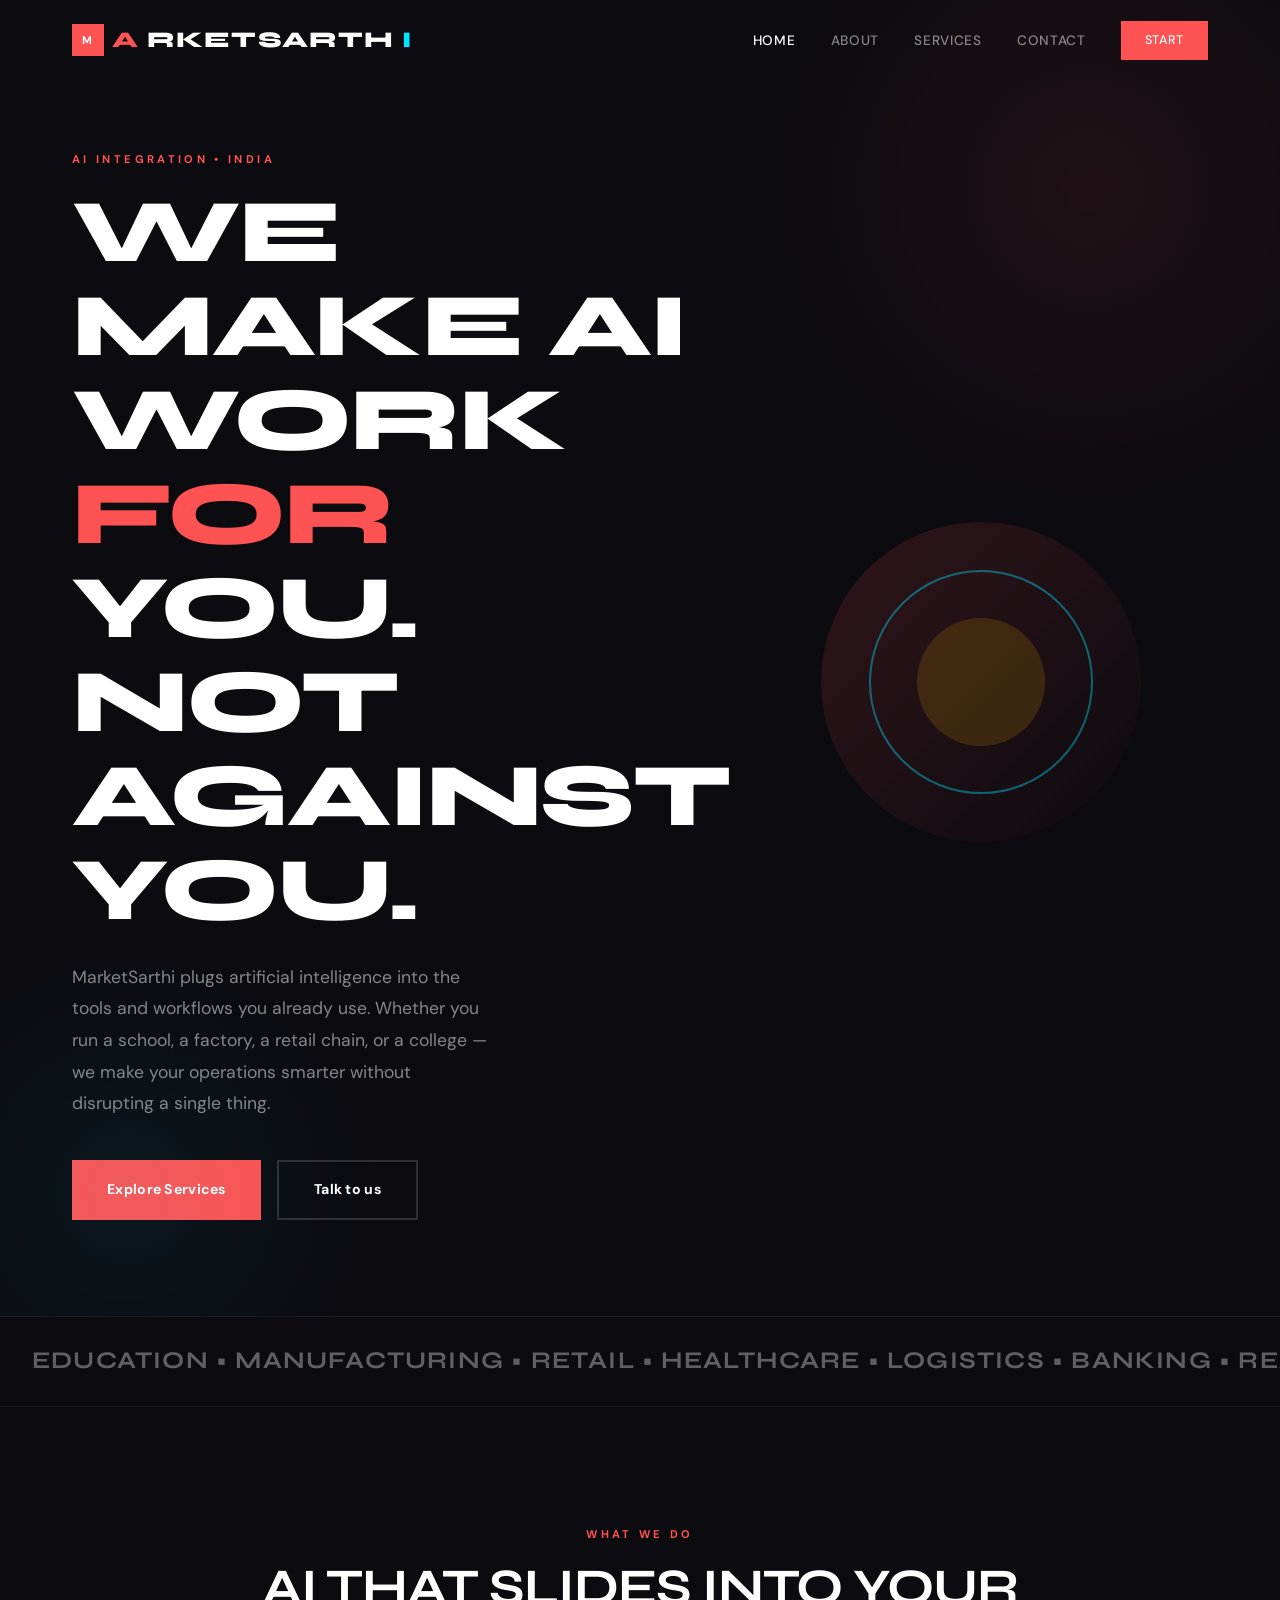
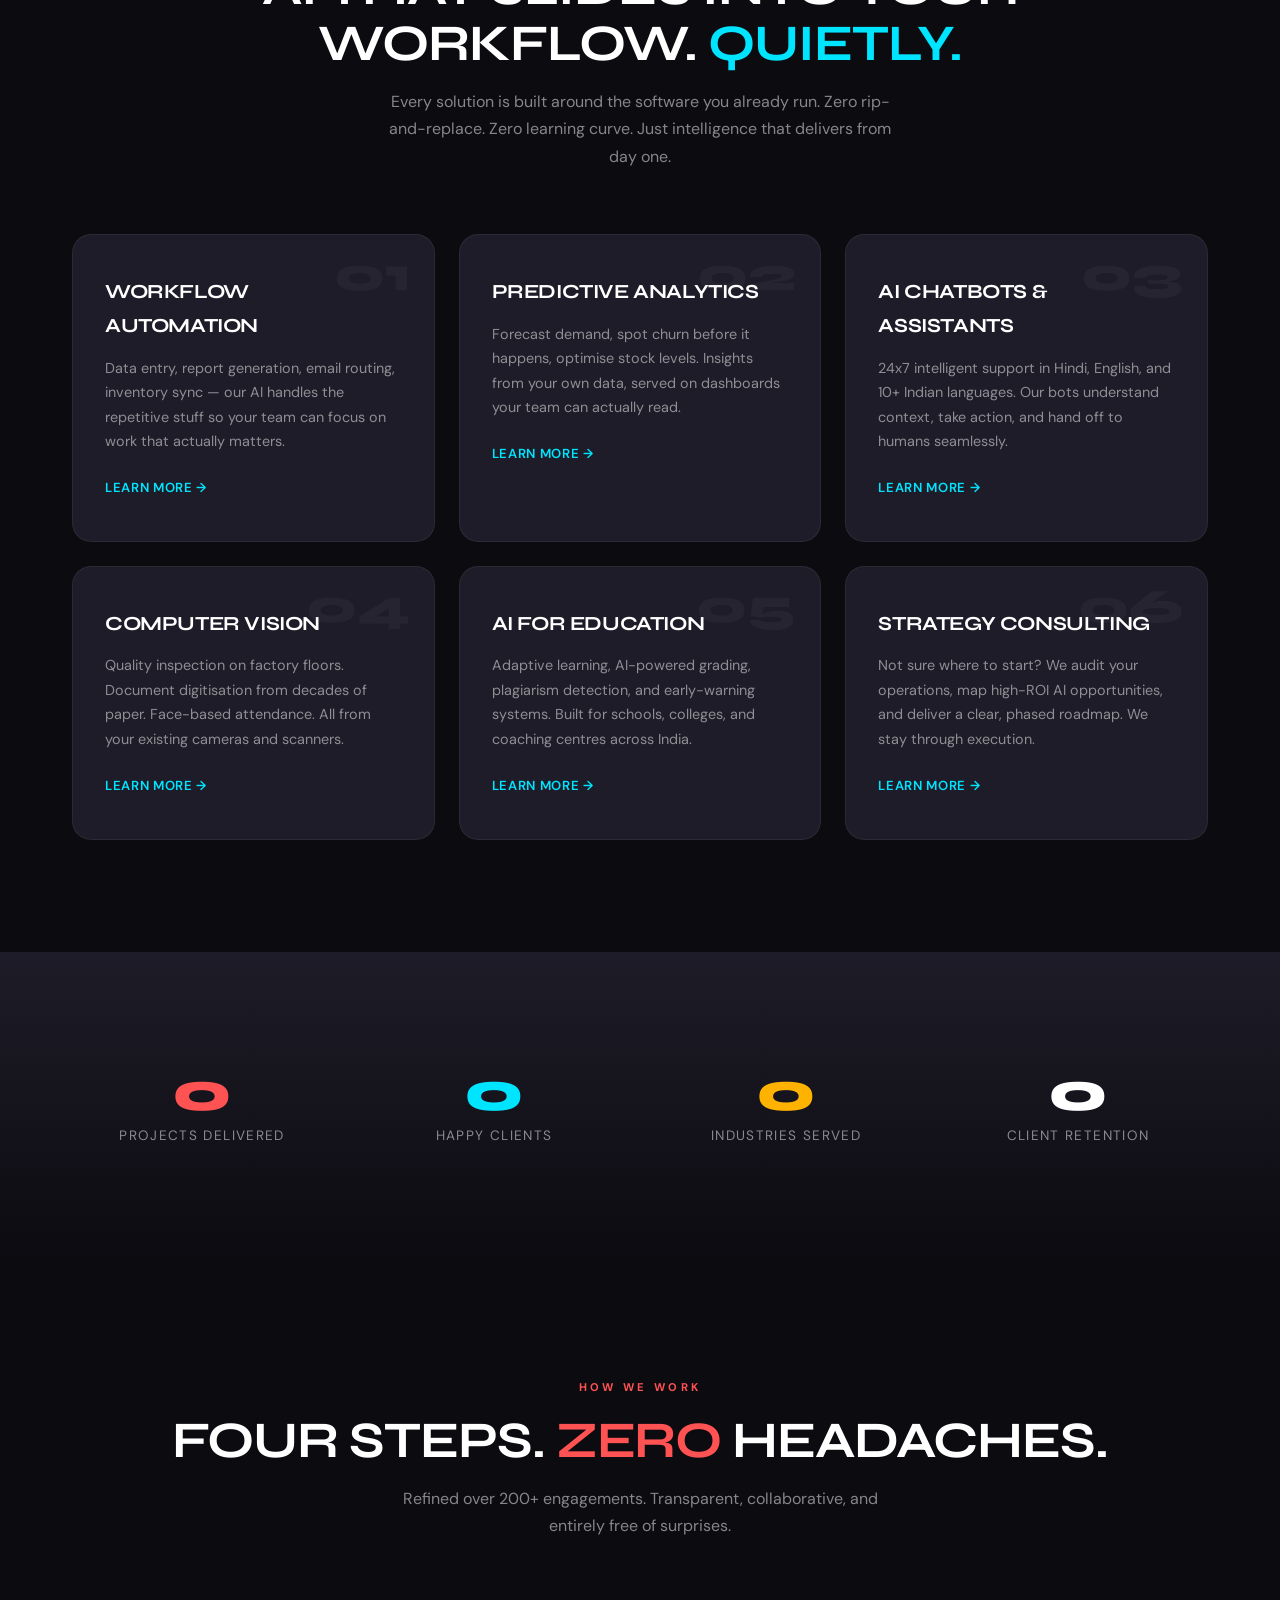
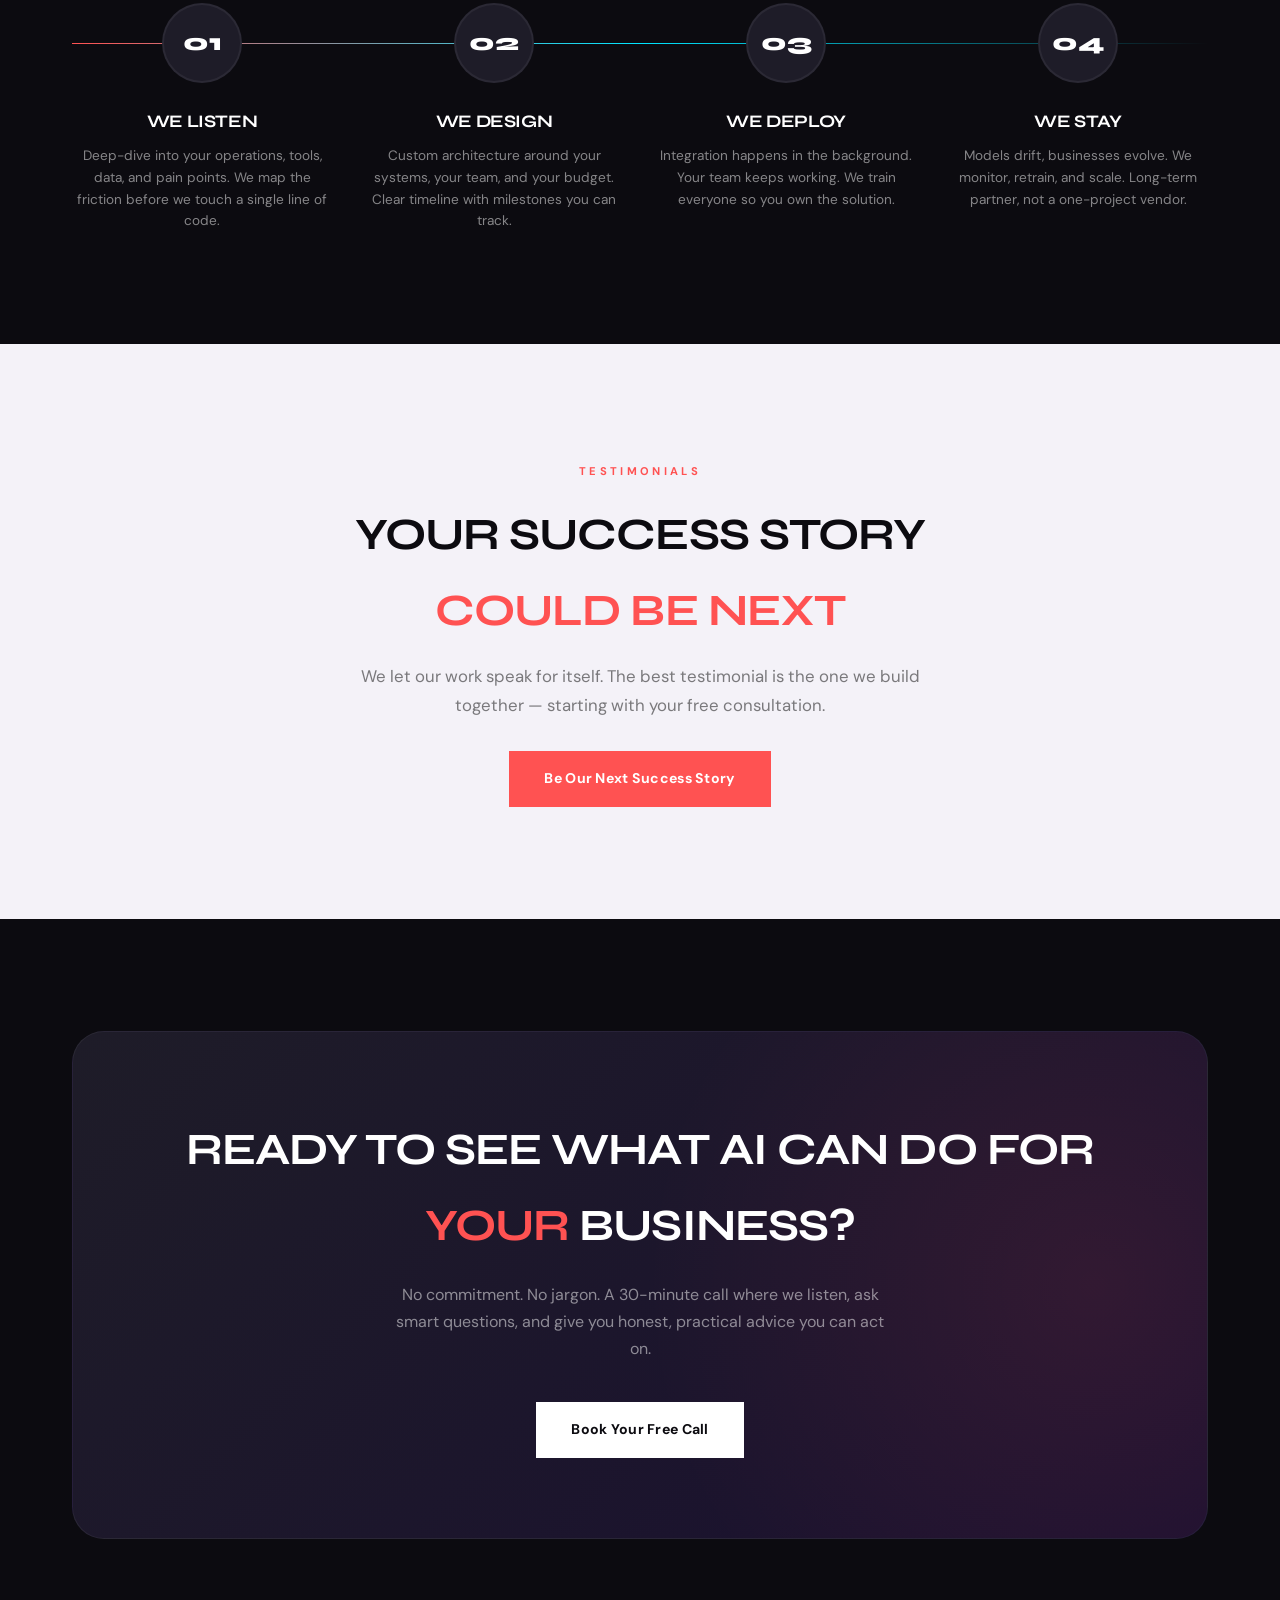
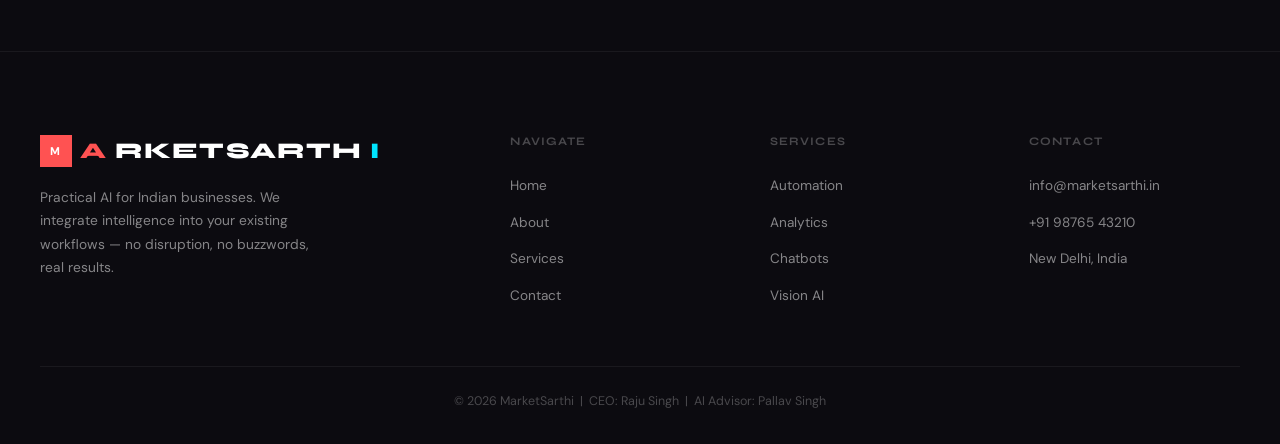
==== commit 0a5f30fa: "logo changes" ====
--- a/index.html
+++ b/index.html
@@ -20,7 +20,7 @@
 
   <nav class="nav">
     <div class="nav-inner">
-      <a href="index.html" class="nav-logo"><span class="mk">M</span>M<span style="color:var(--cyan)">A</span>RKETSARTH<span style="color:var(--cyan)">I</span></a>
+      <a href="index.html" class="nav-logo"><span class="mk">M</span><span style="color:var(--coral)">A</span>RKETSARTH<span style="color:var(--cyan)">I</span></a>
       <div class="nav-links" id="navLinks">
         <a href="index.html">Home</a>
         <a href="about.html">About</a>
@@ -185,7 +185,7 @@
 
   <footer class="footer">
     <div class="footer-grid">
-      <div><a href="index.html" class="nav-logo"><span class="mk">M</span>M<span style="color:var(--cyan)">A</span>RKETSARTH<span style="color:var(--cyan)">I</span></a><p class="footer-desc">Practical AI for Indian businesses. We integrate intelligence into your existing workflows — no disruption, no buzzwords, real results.</p></div>
+      <div><a href="index.html" class="nav-logo"><span class="mk">M</span><span style="color:var(--coral)">A</span>RKETSARTH<span style="color:var(--cyan)">I</span></a><p class="footer-desc">Practical AI for Indian businesses. We integrate intelligence into your existing workflows — no disruption, no buzzwords, real results.</p></div>
       <div class="footer-col"><h4>Navigate</h4><ul><li><a href="index.html">Home</a></li><li><a href="about.html">About</a></li><li><a href="services.html">Services</a></li><li><a href="contact.html">Contact</a></li></ul></div>
       <div class="footer-col"><h4>Services</h4><ul><li><a href="services.html">Automation</a></li><li><a href="services.html">Analytics</a></li><li><a href="services.html">Chatbots</a></li><li><a href="services.html">Vision AI</a></li></ul></div>
       <div class="footer-col"><h4>Contact</h4><ul><li><a href="contact.html">info@marketsarthi.in</a></li><li><a href="contact.html">+91 98765 43210</a></li><li><a href="contact.html">New Delhi, India</a></li></ul></div>
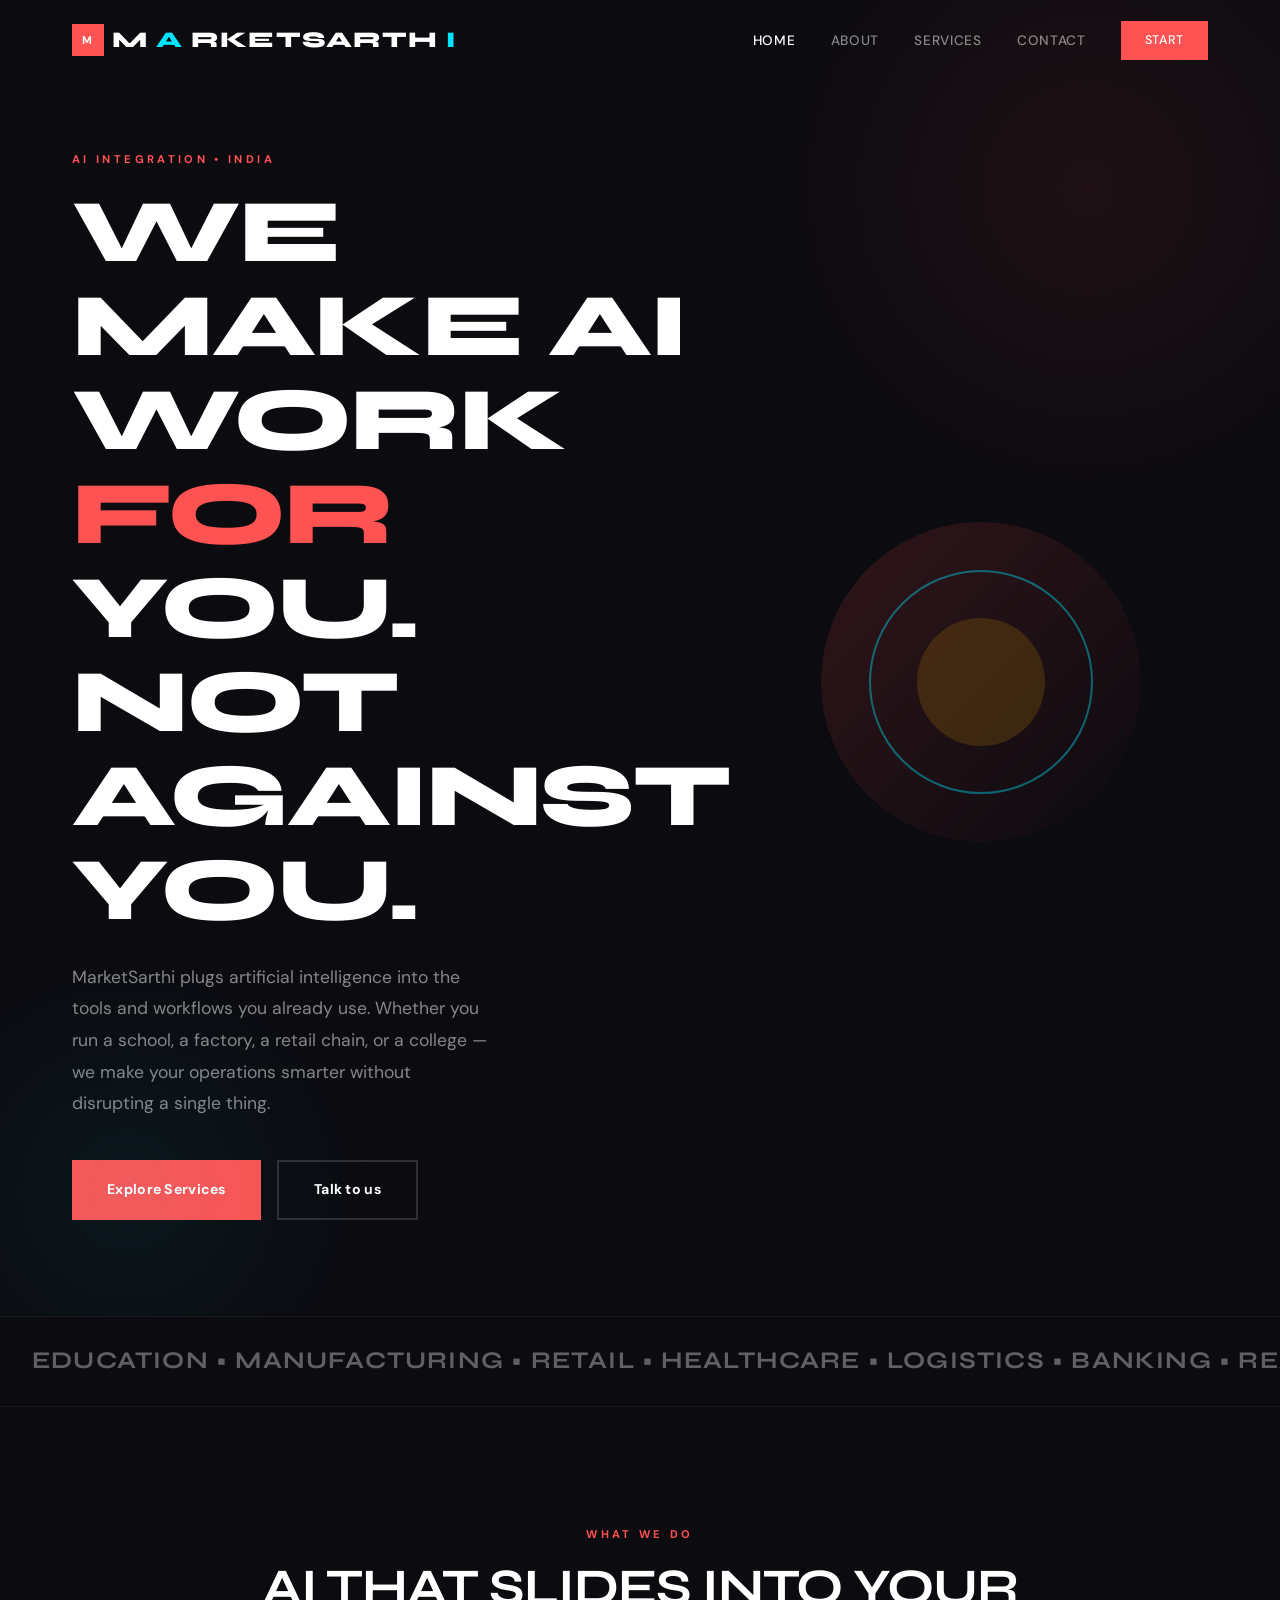
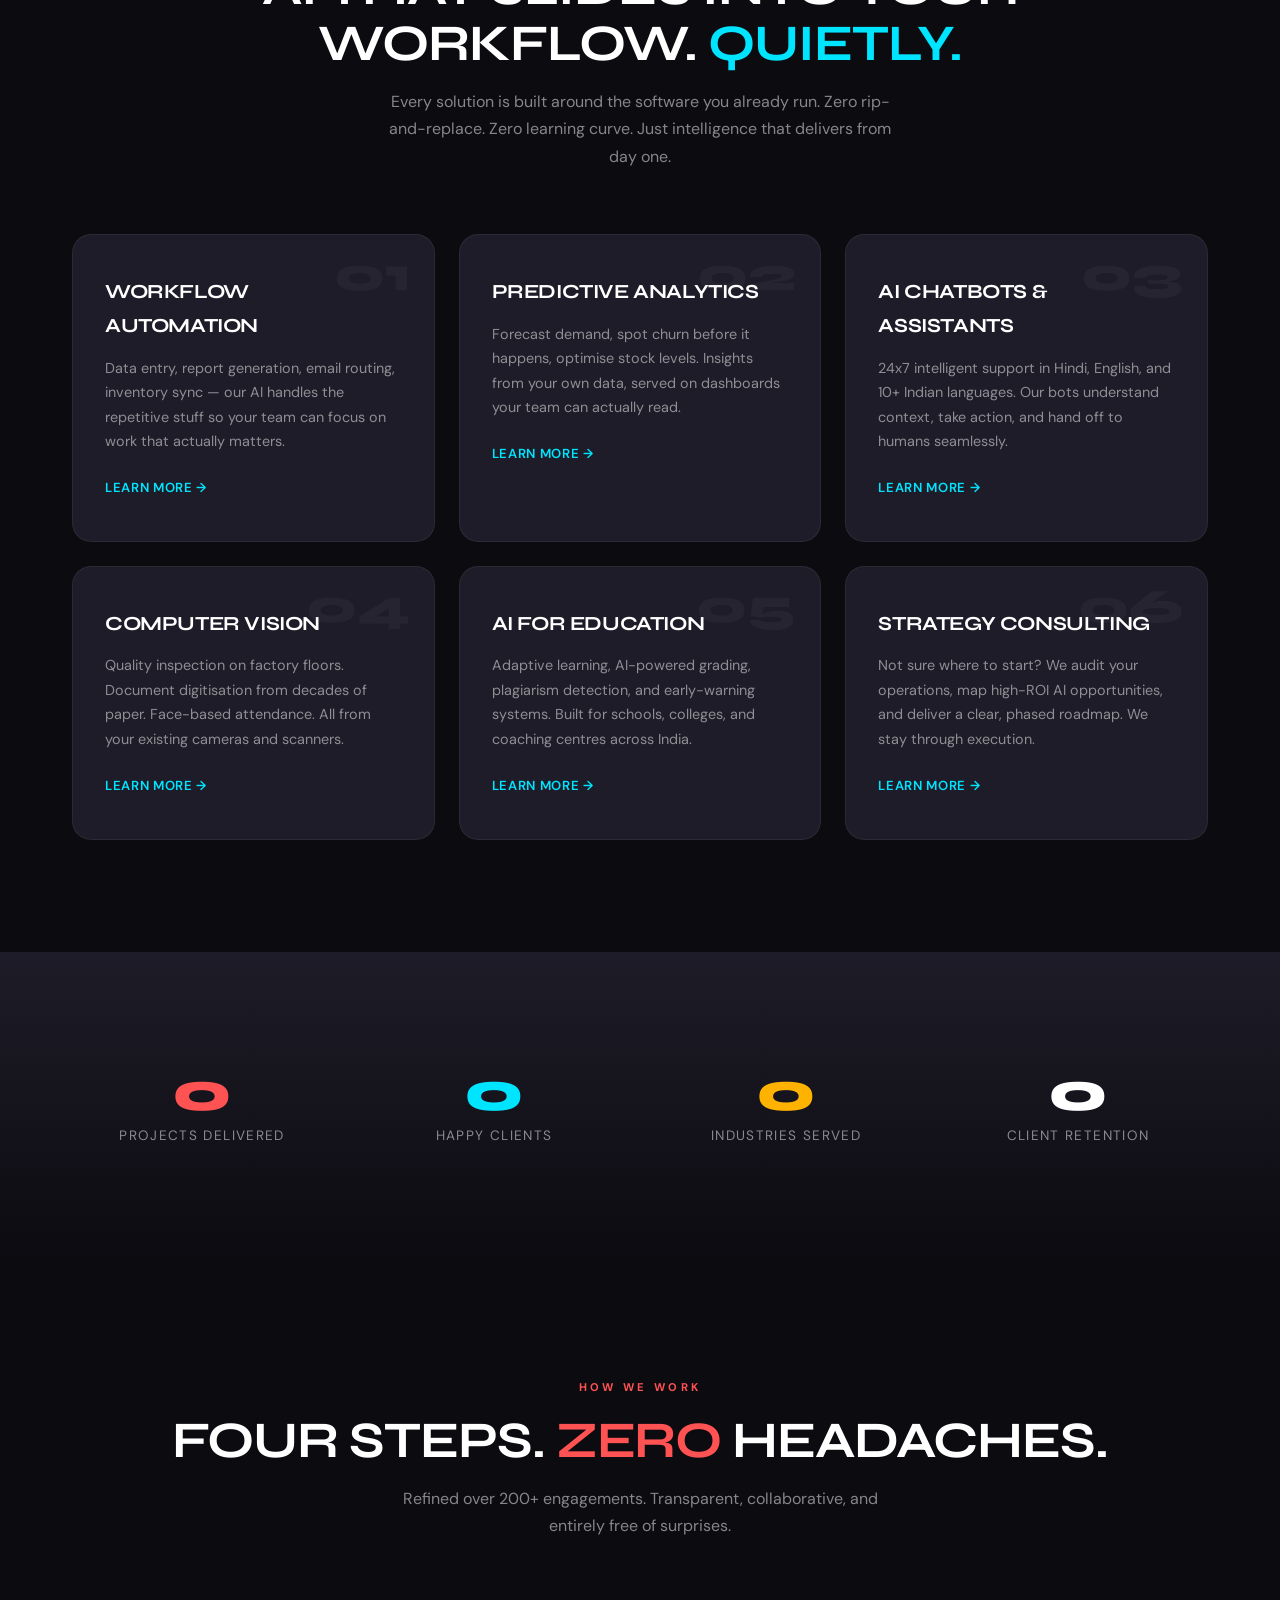
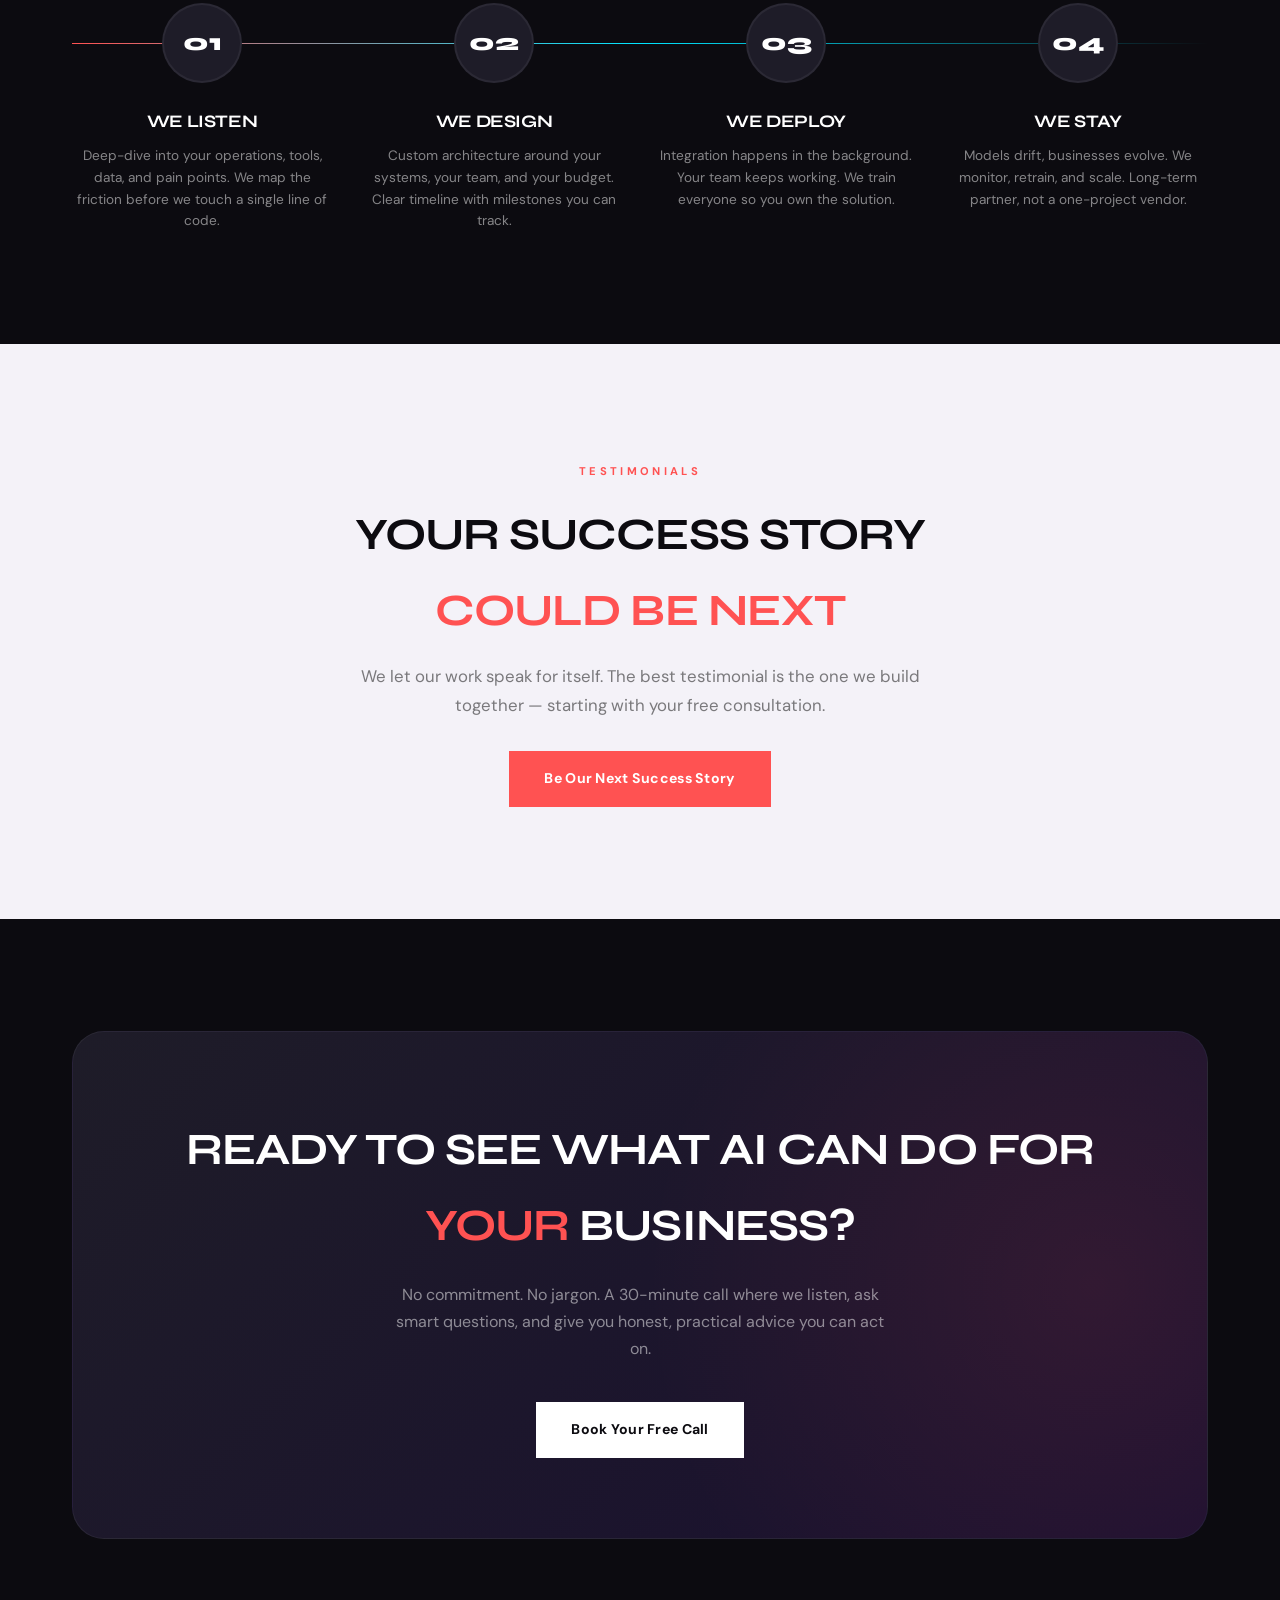
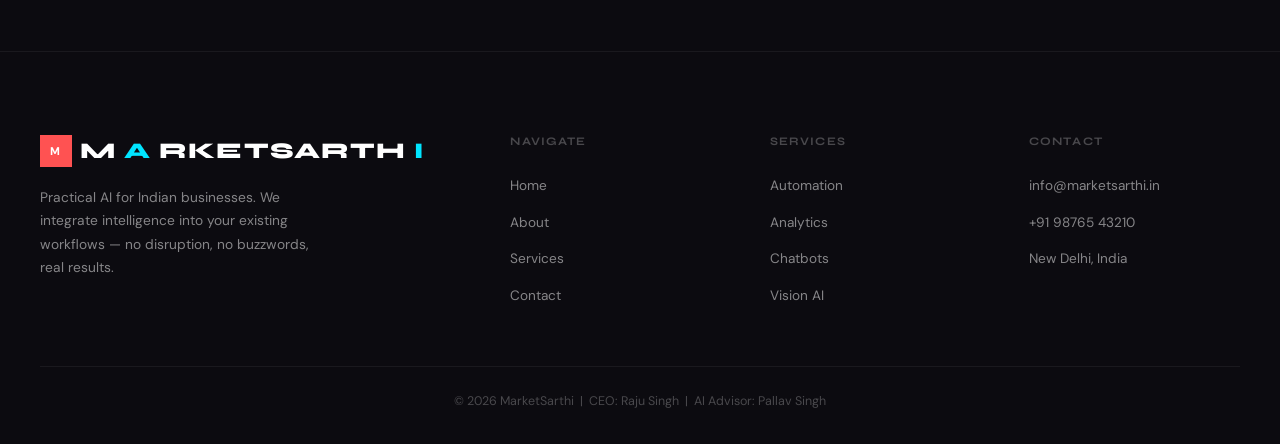
==== commit d0c8d25f: "logo" ====
--- a/index.html
+++ b/index.html
@@ -20,7 +20,7 @@
 
   <nav class="nav">
     <div class="nav-inner">
-      <a href="index.html" class="nav-logo"><span class="mk">M</span><span style="color:var(--coral)">A</span>RKETSARTH<span style="color:var(--cyan)">I</span></a>
+      <a href="index.html" class="nav-logo"><span class="mk">M</span>M<span style="color:var(--cyan)">A</span>RKETSARTH<span style="color:var(--cyan)">I</span></a>
       <div class="nav-links" id="navLinks">
         <a href="index.html">Home</a>
         <a href="about.html">About</a>
@@ -185,7 +185,7 @@
 
   <footer class="footer">
     <div class="footer-grid">
-      <div><a href="index.html" class="nav-logo"><span class="mk">M</span><span style="color:var(--coral)">A</span>RKETSARTH<span style="color:var(--cyan)">I</span></a><p class="footer-desc">Practical AI for Indian businesses. We integrate intelligence into your existing workflows — no disruption, no buzzwords, real results.</p></div>
+      <div><a href="index.html" class="nav-logo"><span class="mk">M</span>M<span style="color:var(--cyan)">A</span>RKETSARTH<span style="color:var(--cyan)">I</span></a><p class="footer-desc">Practical AI for Indian businesses. We integrate intelligence into your existing workflows — no disruption, no buzzwords, real results.</p></div>
       <div class="footer-col"><h4>Navigate</h4><ul><li><a href="index.html">Home</a></li><li><a href="about.html">About</a></li><li><a href="services.html">Services</a></li><li><a href="contact.html">Contact</a></li></ul></div>
       <div class="footer-col"><h4>Services</h4><ul><li><a href="services.html">Automation</a></li><li><a href="services.html">Analytics</a></li><li><a href="services.html">Chatbots</a></li><li><a href="services.html">Vision AI</a></li></ul></div>
       <div class="footer-col"><h4>Contact</h4><ul><li><a href="contact.html">info@marketsarthi.in</a></li><li><a href="contact.html">+91 98765 43210</a></li><li><a href="contact.html">New Delhi, India</a></li></ul></div>
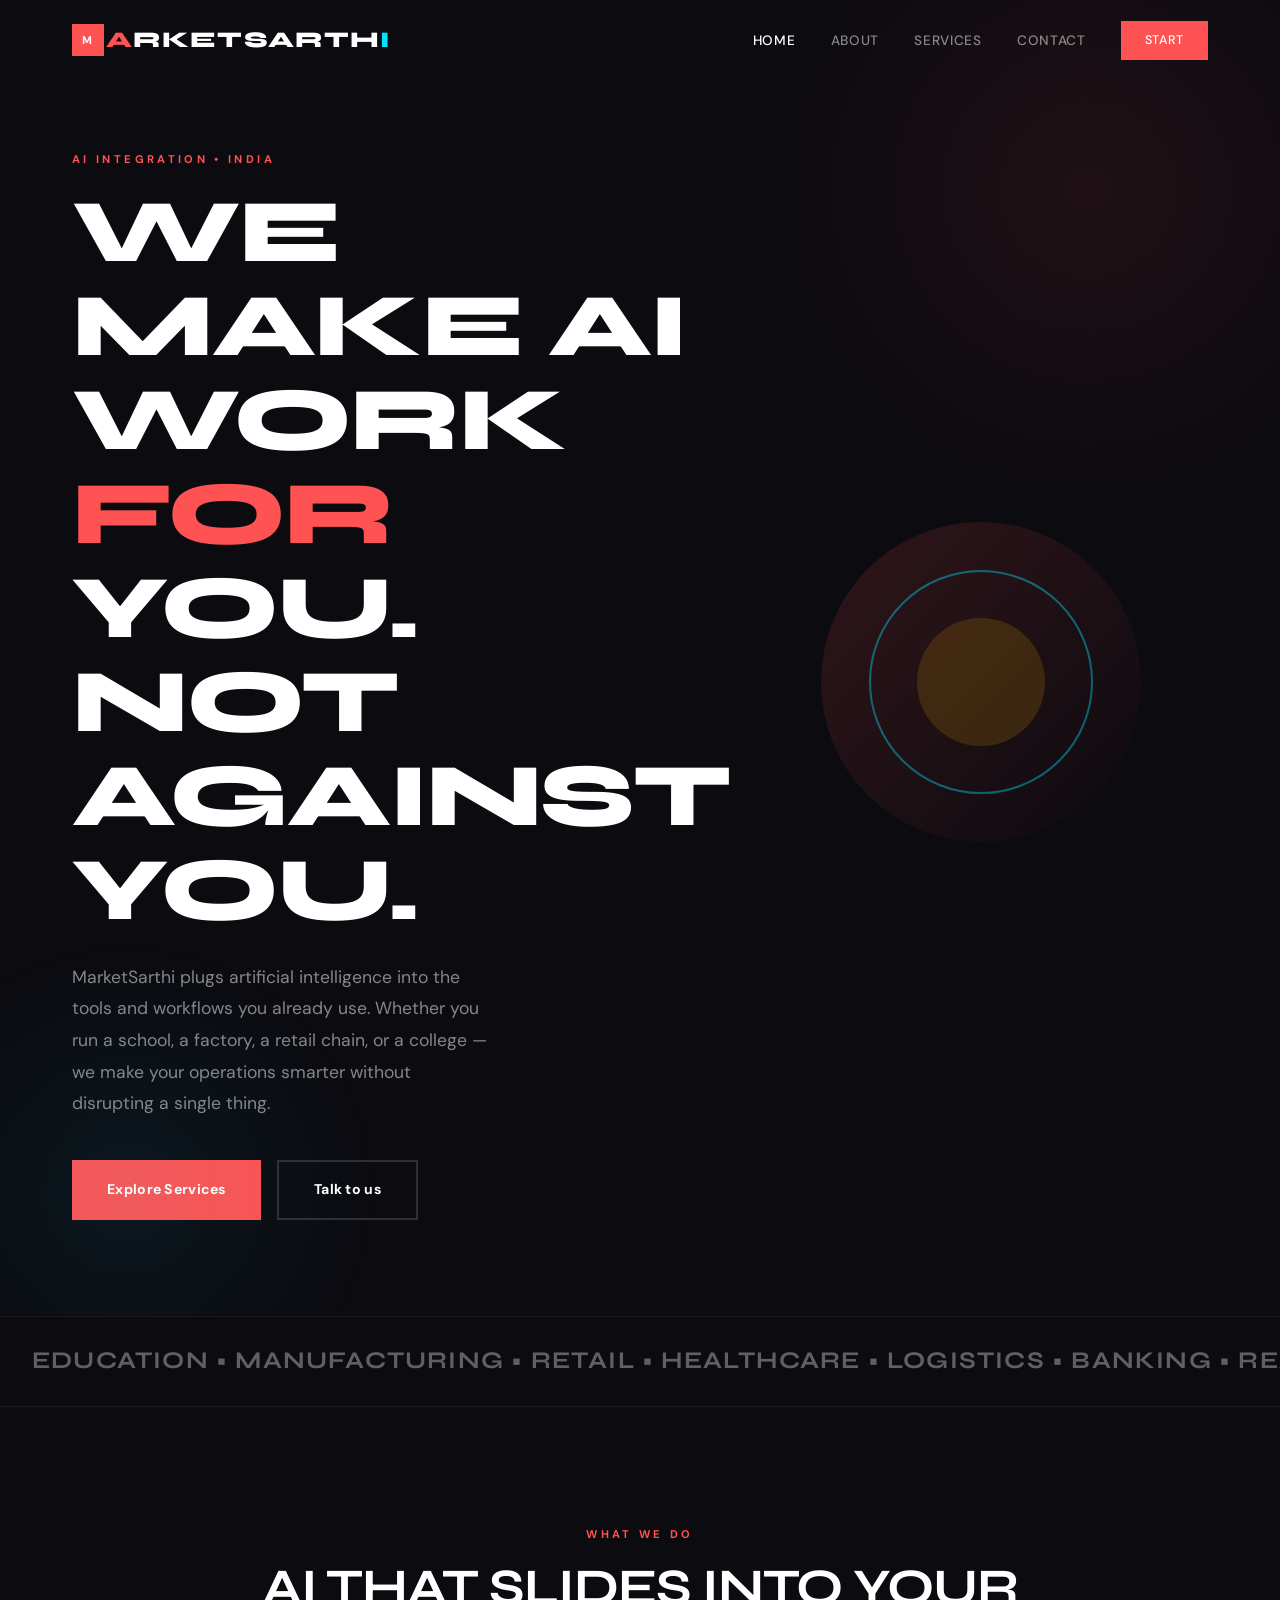
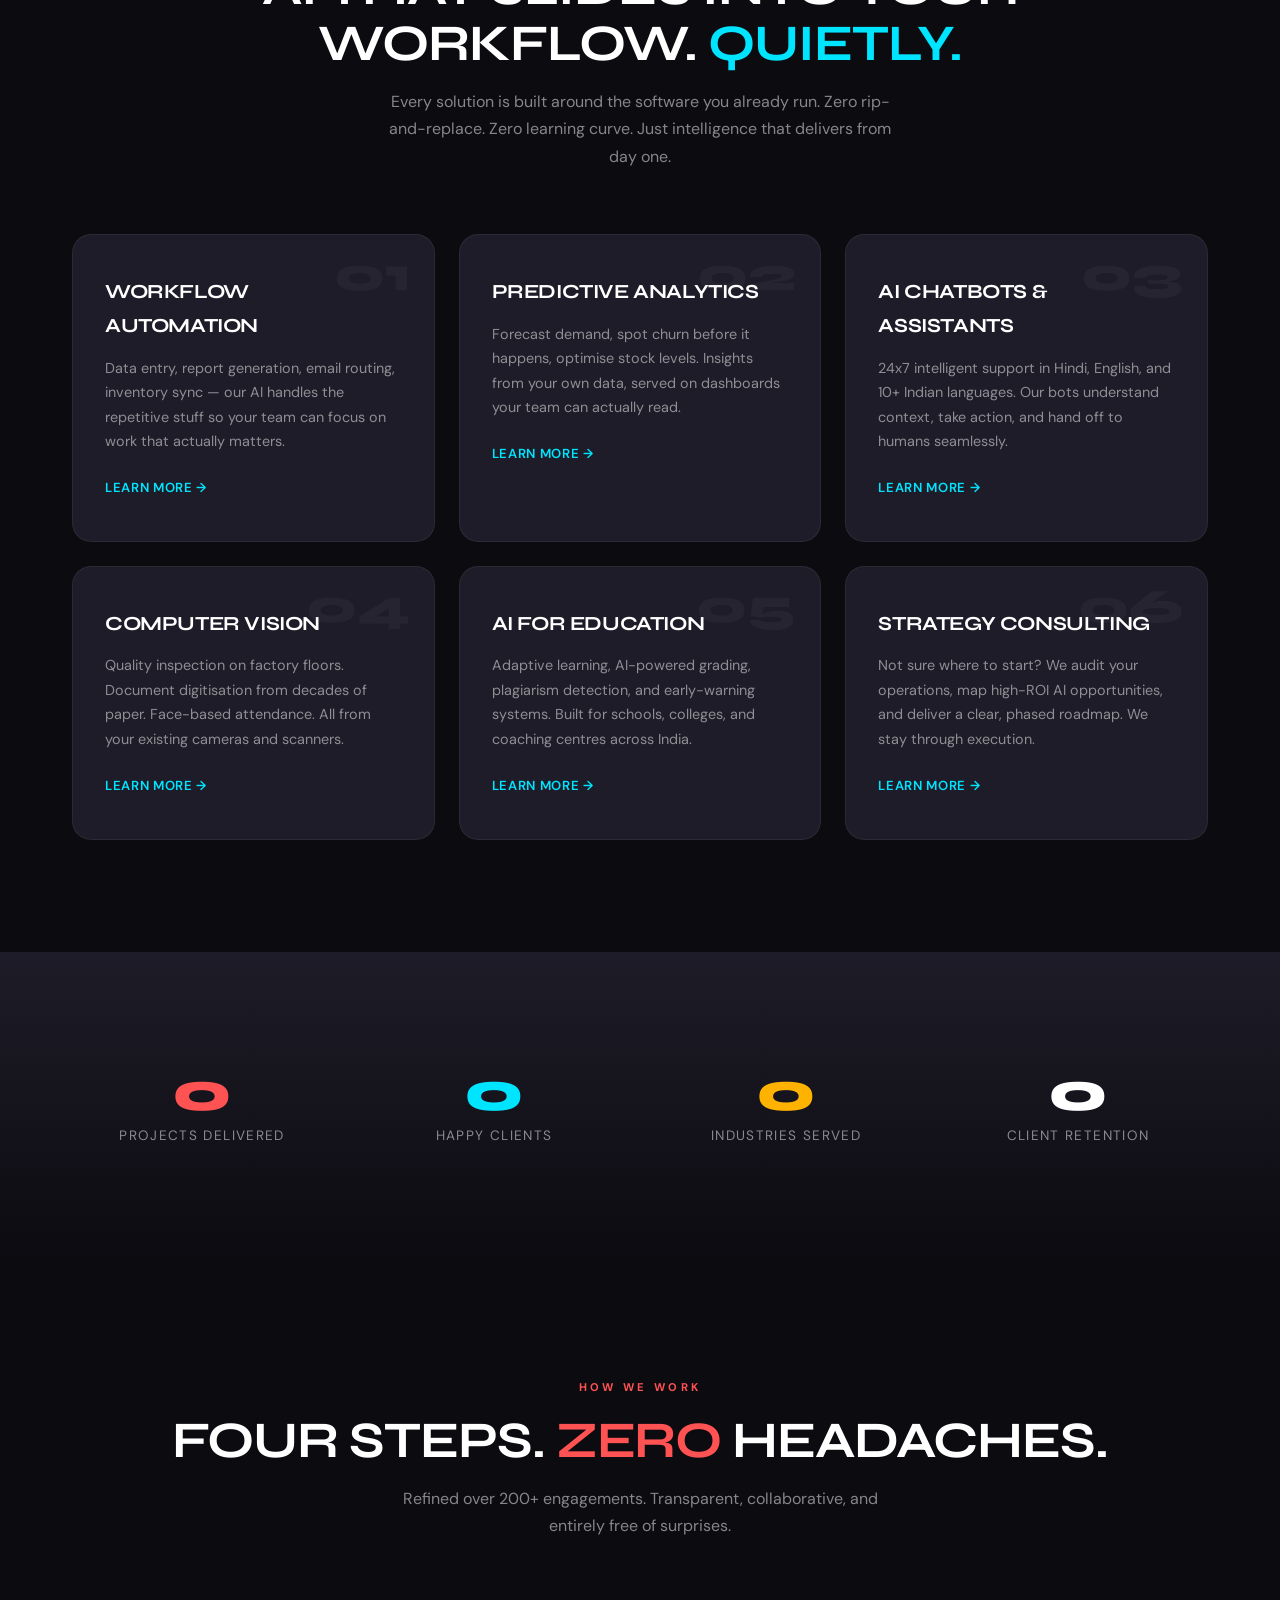
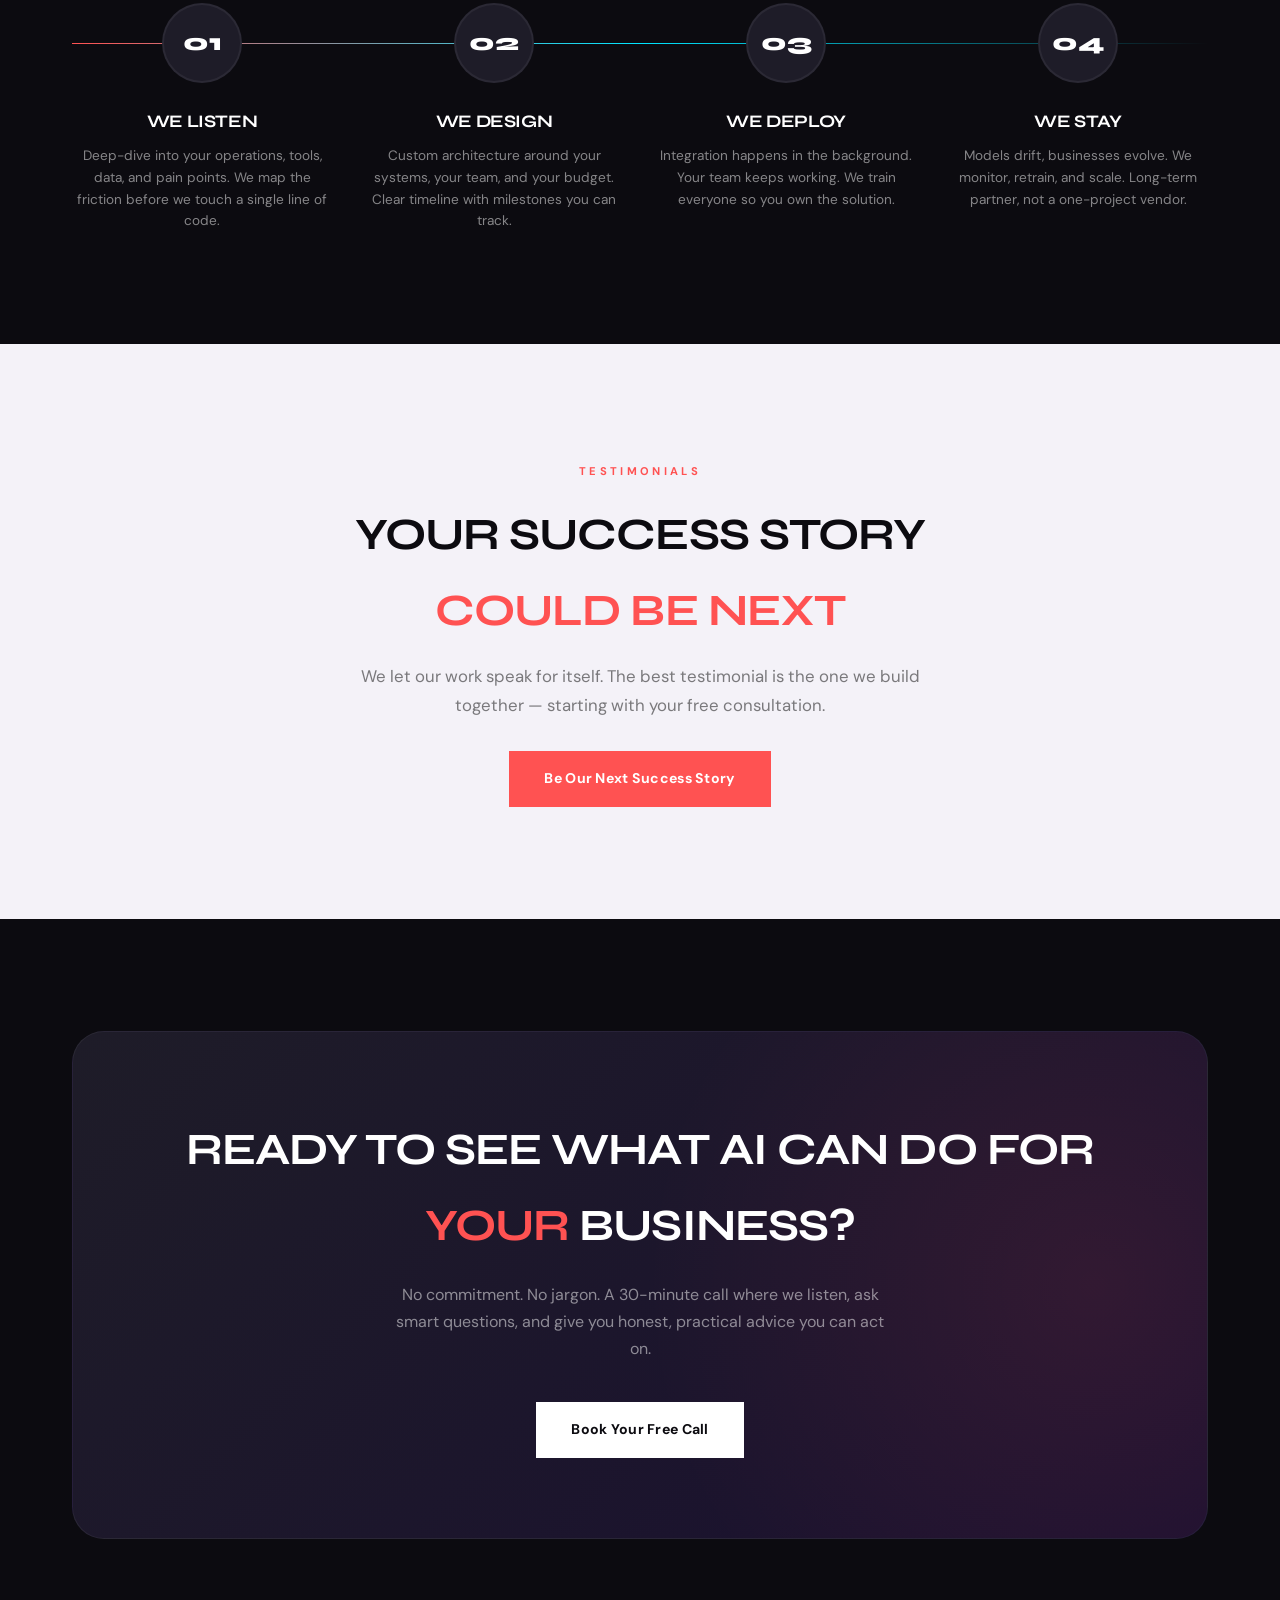
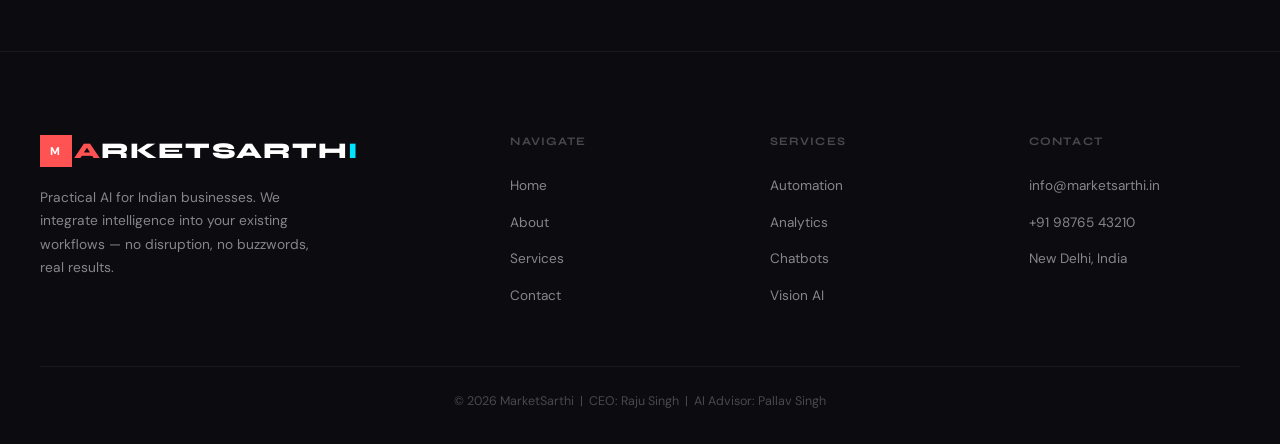
==== commit 5fc25463: "logo" ====
--- a/index.html
+++ b/index.html
@@ -20,7 +20,7 @@
 
   <nav class="nav">
     <div class="nav-inner">
-      <a href="index.html" class="nav-logo"><span class="mk">M</span>M<span style="color:var(--cyan)">A</span>RKETSARTH<span style="color:var(--cyan)">I</span></a>
+      <a href="index.html" class="nav-logo"><span class="mk">M</span><span style="color:var(--coral)">A</span>RKETSARTH<span style="color:var(--cyan)">I</span></a>
       <div class="nav-links" id="navLinks">
         <a href="index.html">Home</a>
         <a href="about.html">About</a>
@@ -185,7 +185,7 @@
 
   <footer class="footer">
     <div class="footer-grid">
-      <div><a href="index.html" class="nav-logo"><span class="mk">M</span>M<span style="color:var(--cyan)">A</span>RKETSARTH<span style="color:var(--cyan)">I</span></a><p class="footer-desc">Practical AI for Indian businesses. We integrate intelligence into your existing workflows — no disruption, no buzzwords, real results.</p></div>
+      <div><a href="index.html" class="nav-logo"><span class="mk">M</span><span style="color:var(--coral)">A</span>RKETSARTH<span style="color:var(--cyan)">I</span></a><p class="footer-desc">Practical AI for Indian businesses. We integrate intelligence into your existing workflows — no disruption, no buzzwords, real results.</p></div>
       <div class="footer-col"><h4>Navigate</h4><ul><li><a href="index.html">Home</a></li><li><a href="about.html">About</a></li><li><a href="services.html">Services</a></li><li><a href="contact.html">Contact</a></li></ul></div>
       <div class="footer-col"><h4>Services</h4><ul><li><a href="services.html">Automation</a></li><li><a href="services.html">Analytics</a></li><li><a href="services.html">Chatbots</a></li><li><a href="services.html">Vision AI</a></li></ul></div>
       <div class="footer-col"><h4>Contact</h4><ul><li><a href="contact.html">info@marketsarthi.in</a></li><li><a href="contact.html">+91 98765 43210</a></li><li><a href="contact.html">New Delhi, India</a></li></ul></div>
--- a/assets/css/style.css
+++ b/assets/css/style.css
@@ -60,8 +60,8 @@
 .nav{position:fixed;top:0;left:0;right:0;z-index:1000;padding:1.3rem 0;transition:padding .4s var(--ease),background .4s var(--ease);will-change:padding,background}
 .nav.on{background:rgba(12,11,16,.96);padding:.8rem 0;border-bottom:1px solid var(--border)}
 .nav-inner{max-width:1200px;margin:0 auto;padding:0 2rem;display:flex;align-items:center;justify-content:space-between}
-.nav-logo{font-family:var(--display);font-size:1.4rem;font-weight:800;letter-spacing:.05em;text-transform:uppercase;display:flex;align-items:center;gap:.5rem}
-.nav-logo .mk{width:32px;height:32px;background:var(--coral);display:flex;align-items:center;justify-content:center;font-family:var(--sans);font-weight:800;font-size:.7rem;color:var(--white)}
+.nav-logo{font-family:var(--display);font-size:1.4rem;font-weight:800;letter-spacing:.05em;text-transform:uppercase;display:flex;align-items:center;gap:0}
+.nav-logo .mk{width:32px;height:32px;background:var(--coral);display:flex;align-items:center;justify-content:center;font-family:var(--sans);font-weight:800;font-size:.7rem;color:var(--white);margin-right:2px}
 .nav-links{display:flex;align-items:center;gap:2.2rem}
 .nav-links a{font-size:.85rem;font-weight:500;color:var(--muted);transition:color .2s;text-transform:uppercase;letter-spacing:.05em}
 .nav-links a.active,.nav-links a:hover{color:var(--white)}
